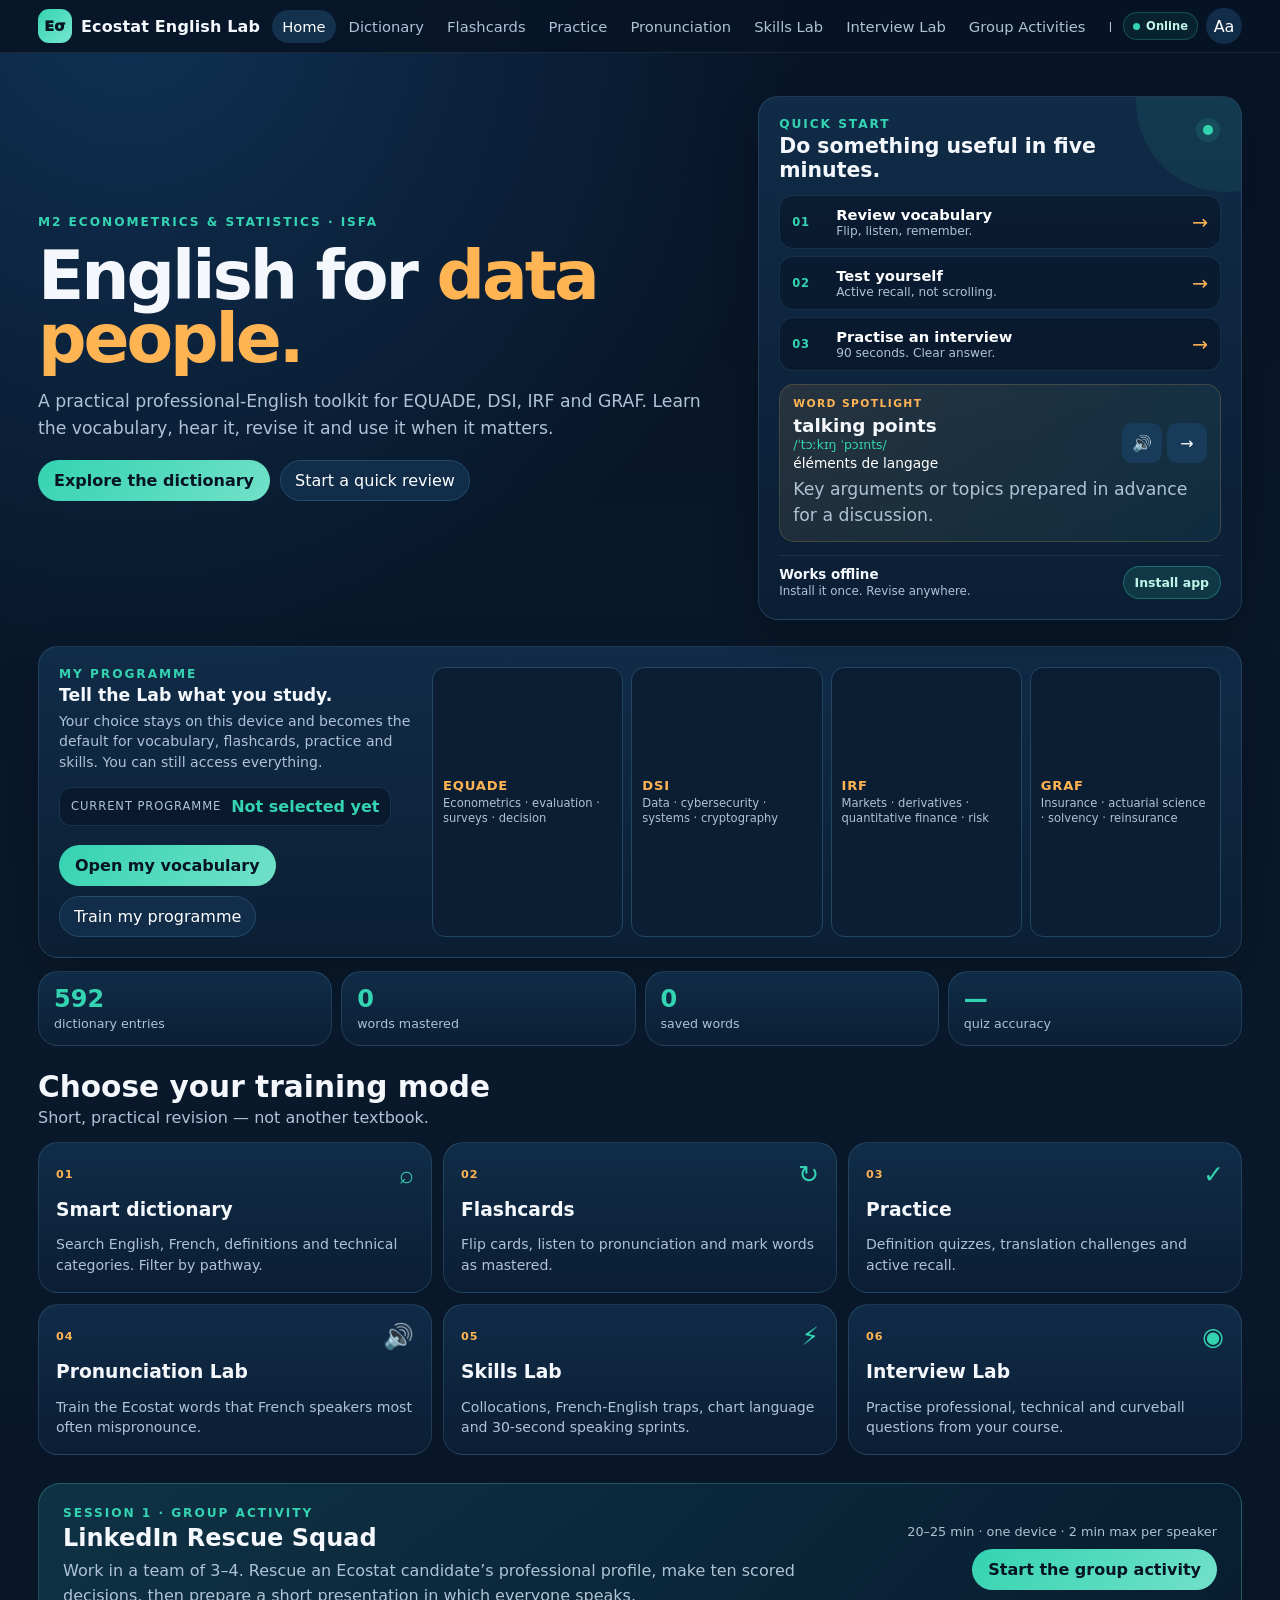
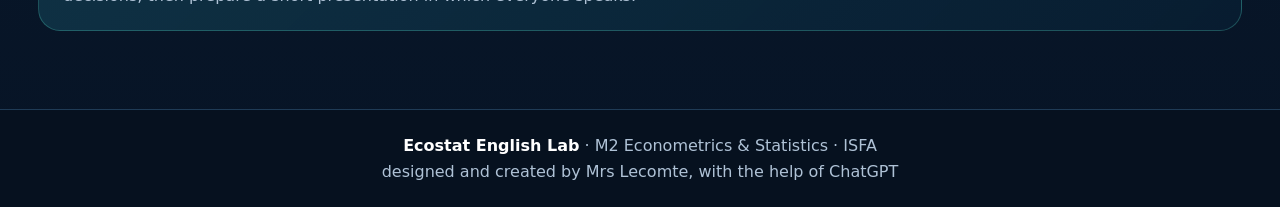
==== index.html @ 3844174e "Add files via upload" ====
<!doctype html>
<html lang="en-GB">
<head>
  <meta charset="utf-8">
  <meta name="viewport" content="width=device-width,initial-scale=1,viewport-fit=cover">
  <title>Ecostat English Lab · Mrs Lecomte</title>
  <meta name="description" content="Professional English vocabulary, pronunciation, collocations and interview practice for M2 Econometrics & Statistics students at ISFA.">
  <meta name="application-name" content="Ecostat English Lab V6.1.2">
  <meta name="theme-color" content="#08182f">
  <meta name="color-scheme" content="dark">
  <meta name="apple-mobile-web-app-capable" content="yes">
  <meta name="apple-mobile-web-app-status-bar-style" content="black-translucent">
  <link rel="canonical" href="https://lecomteeglantine.github.io/EcostatEnglishMrsLecomte/">
  <meta property="og:title" content="Ecostat English Lab">
  <meta property="og:description" content="Professional English for M2 Econometrics & Statistics students at ISFA.">
  <meta property="og:type" content="website">
  <meta property="og:url" content="https://lecomteeglantine.github.io/EcostatEnglishMrsLecomte/">
  <link rel="manifest" href="manifest.webmanifest?v=6.1.2">
  <link rel="apple-touch-icon" href="icons/apple-touch-icon.png">
  <link rel="stylesheet" href="styles.css?v=6.1.2">
  <link rel="stylesheet" href="fixes.css?v=6.1.2">
</head>
<body>
<a class="skip" href="#main">Skip to content</a>
<header class="topbar">
  <div class="topbar-inner">
    <div class="brand"><div class="brand-mark" aria-hidden="true">Eσ</div><span>Ecostat English Lab</span></div>
    <nav class="nav" aria-label="Main navigation">
      <button type="button" data-view="home" class="active" aria-current="page">Home</button>
      <button type="button" data-view="dictionary">Dictionary</button>
      <button type="button" data-view="flashcards">Flashcards</button>
      <button type="button" data-view="quiz">Practice</button>
      <button type="button" data-view="pronunciation">Pronunciation</button>
      <button type="button" data-view="skills">Skills Lab</button>
      <button type="button" data-view="interview">Interview Lab</button>
      <button type="button" data-view="group-activities" class="group-nav">Group Activities</button>
      <button type="button" data-view="progress">Progress</button>
      <button type="button" data-view="about">About</button>
    </nav>
    <div class="top-actions">
      <span id="networkStatus" class="network-pill" role="status" aria-live="polite"><span aria-hidden="true"></span><b>Online</b></span>
      <button type="button" id="a11yBtn" class="icon-btn" aria-label="Accessibility settings">Aa</button>
    </div>
  </div>
</header>

<main id="main" class="main">
  <div id="dataAlert" class="data-alert" role="alert" aria-live="assertive" hidden></div>

  <section id="home" class="view active">
    <div class="hero">
      <div class="hero-copy">
        <div class="eyebrow">M2 Econometrics & Statistics · ISFA</div>
        <h1>English for <span>data people.</span></h1>
        <p>A practical professional-English toolkit for EQUADE, DSI, IRF and GRAF. Learn the vocabulary, hear it, revise it and use it when it matters.</p>
        <div class="hero-actions">
          <button type="button" class="primary jump" data-view="dictionary">Explore the dictionary</button>
          <button type="button" class="ghost jump" data-view="flashcards">Start a quick review</button>
        </div>
      </div>
      <aside class="start-card" aria-label="Quick start">
        <div class="start-card-head"><div><div class="eyebrow">Quick start</div><h2>Do something useful in five minutes.</h2></div><span class="pulse-dot" aria-hidden="true"></span></div>
        <div class="quick-actions">
          <button type="button" class="quick-action jump" data-view="flashcards"><strong>01</strong><span><b>Review vocabulary</b><small>Flip, listen, remember.</small></span><i aria-hidden="true">→</i></button>
          <button type="button" class="quick-action jump" data-view="quiz"><strong>02</strong><span><b>Test yourself</b><small>Active recall, not scrolling.</small></span><i aria-hidden="true">→</i></button>
          <button type="button" class="quick-action jump" data-view="interview"><strong>03</strong><span><b>Practise an interview</b><small>90 seconds. Clear answer.</small></span><i aria-hidden="true">→</i></button>
        </div>
        <div class="spotlight" id="homeSpotlight"><div class="spotlight-label">Word spotlight</div><div class="spotlight-loading">Loading a word…</div></div>
        <div class="install-strip"><div><strong>Works offline</strong><span id="installHint">Install it once. Revise anywhere.</span></div><button type="button" id="installHero" class="install-mini">Install app</button></div>
      </aside>
    </div>

    <div class="pathway-panel programme-panel">
      <div class="pathway-intro">
        <div class="eyebrow">My programme</div><h2>Tell the Lab what you study.</h2>
        <p>Your choice stays on this device and becomes the default for vocabulary, flashcards, practice and skills. You can still access everything.</p>
        <div class="programme-status" id="programmeStatus" aria-live="polite"><span>Current programme</span><strong>Not selected yet</strong></div>
        <div class="hero-actions"><button type="button" class="primary" id="openProgrammeVocabulary">Open my vocabulary</button><button type="button" class="ghost" id="openProgrammeTraining">Train my programme</button></div>
      </div>
      <div class="pathway-buttons programme-buttons">
        <button type="button" class="pathway-jump" data-programme="EQUADE"><b>EQUADE</b><span>Econometrics · evaluation · surveys · decision</span></button>
        <button type="button" class="pathway-jump" data-programme="DSI"><b>DSI</b><span>Data · cybersecurity · systems · cryptography</span></button>
        <button type="button" class="pathway-jump" data-programme="IRF"><b>IRF</b><span>Markets · derivatives · quantitative finance · risk</span></button>
        <button type="button" class="pathway-jump" data-programme="GRAF"><b>GRAF</b><span>Insurance · actuarial science · solvency · reinsurance</span></button>
      </div>
    </div>

    <div class="stats">
      <div class="stat-card"><strong id="statWords">0</strong><span>dictionary entries</span></div>
      <div class="stat-card"><strong id="statMastered">0</strong><span>words mastered</span></div>
      <div class="stat-card"><strong id="statFav">0</strong><span>saved words</span></div>
      <div class="stat-card"><strong id="statAccuracy">—</strong><span>quiz accuracy</span></div>
    </div>

    <div class="section-head compact-head"><div><h2>Choose your training mode</h2><p>Short, practical revision — not another textbook.</p></div></div>
    <div class="features">
      <button type="button" class="feature-card jump" data-view="dictionary"><div class="feature-top"><span class="feature-index">01</span><div class="ico" aria-hidden="true">⌕</div></div><h3>Smart dictionary</h3><p>Search English, French, definitions and technical categories. Filter by pathway.</p></button>
      <button type="button" class="feature-card jump" data-view="flashcards"><div class="feature-top"><span class="feature-index">02</span><div class="ico" aria-hidden="true">↻</div></div><h3>Flashcards</h3><p>Flip cards, listen to pronunciation and mark words as mastered.</p></button>
      <button type="button" class="feature-card jump" data-view="quiz"><div class="feature-top"><span class="feature-index">03</span><div class="ico" aria-hidden="true">✓</div></div><h3>Practice</h3><p>Definition quizzes, translation challenges and active recall.</p></button>
      <button type="button" class="feature-card jump" data-view="pronunciation"><div class="feature-top"><span class="feature-index">04</span><div class="ico" aria-hidden="true">🔊</div></div><h3>Pronunciation Lab</h3><p>Train the Ecostat words that French speakers most often mispronounce.</p></button>
      <button type="button" class="feature-card jump" data-view="skills"><div class="feature-top"><span class="feature-index">05</span><div class="ico" aria-hidden="true">⚡</div></div><h3>Skills Lab</h3><p>Collocations, French-English traps, chart language and 30-second speaking sprints.</p></button>
      <button type="button" class="feature-card jump" data-view="interview"><div class="feature-top"><span class="feature-index">06</span><div class="ico" aria-hidden="true">◉</div></div><h3>Interview Lab</h3><p>Practise professional, technical and curveball questions from your course.</p></button>
    </div>

    <div class="group-home-panel">
      <div><div class="eyebrow">Session 1 · Group Activity</div><h2>LinkedIn Rescue Squad</h2><p>Work in a team of 3–4. Rescue an Ecostat candidate’s professional profile, make ten scored decisions, then prepare a short presentation in which everyone speaks.</p></div>
      <div class="group-home-actions"><span>20–25 min · one device · 2 min max per speaker</span><a class="primary group-link" href="session1-linkedin-rescue-squad.html">Start the group activity</a></div>
    </div>
  </section>

  <section id="dictionary" class="view">
    <div class="section-head"><div><div class="eyebrow">Dictionary</div><h2>Professional English, searchable.</h2><p>Every entry includes IPA, an English definition, a French translation, a visual cue and browser pronunciation.</p></div></div>
    <div class="toolbar">
      <div class="searchbox"><input id="search" type="search" placeholder="Search: endogeneity, salaire, cyber, forecast…" aria-label="Search dictionary"><span aria-hidden="true">⌕</span></div>
      <select id="catFilter" class="select" aria-label="Category"><option value="">All categories</option></select>
      <select id="sourceFilter" class="select" aria-label="Source"><option value="">All sources</option></select>
    </div>
    <div class="chips" id="pathChips">
      <button type="button" class="chip active" data-path="ALL">ALL</button><button type="button" class="chip" data-path="MY">MY PROGRAMME</button><button type="button" class="chip" data-path="COMMON">COMMON</button><button type="button" class="chip" data-path="EQUADE">EQUADE</button><button type="button" class="chip" data-path="DSI">DSI</button><button type="button" class="chip" data-path="IRF">IRF</button><button type="button" class="chip" data-path="GRAF">GRAF</button><button type="button" class="chip" data-path="FAV">★ MY WORDS</button>
    </div>
    <div id="resultsMeta" class="results-meta" aria-live="polite"></div><div id="wordGrid" class="word-grid"></div><div class="pager" id="pager"></div>
  </section>

  <section id="flashcards" class="view">
    <div class="section-head"><div><div class="eyebrow">Flashcards</div><h2>Flip. Listen. Decide.</h2><p>Tap the card to reveal the definition and French translation. Build a deck that matches what you still need to learn.</p></div></div>
    <div class="flash-layout"><div><div id="flashCard" class="flash-card" tabindex="0" role="button" aria-label="Flip flashcard"></div><div class="review-actions"><button type="button" class="again" id="againBtn">Again</button><button type="button" class="ghost" id="speakFlash">🔊 Listen</button><button type="button" class="master" id="masterBtn">Mastered</button></div></div>
      <aside class="panel sidepanel"><h3>Deck settings</h3><label for="flashPath">Pathway</label><select id="flashPath"><option>ALL</option><option value="MY">MY PROGRAMME</option><option>COMMON</option><option>EQUADE</option><option>DSI</option><option>IRF</option><option>GRAF</option></select><label for="flashCat">Category</label><select id="flashCat"><option value="">All categories</option></select><label class="check-label"><input id="flashFav" type="checkbox"> Favourites only</label><label class="check-label"><input id="flashUnmastered" type="checkbox"> Not mastered only</label><button type="button" id="shuffleFlash" class="primary full-button">Shuffle deck</button><p class="mini-note" id="flashCount" aria-live="polite"></p></aside>
    </div>
  </section>

  <section id="quiz" class="view">
    <div class="section-head"><div><div class="eyebrow">Practice</div><h2>Active recall, not passive scrolling.</h2><p>Work through a 10-question round with no repeated target word. Your lifetime statistics stay on this device.</p></div></div>
    <div class="quiz-wrap"><div id="quizCard" class="quiz-card" aria-live="polite"></div><aside class="panel sidepanel"><h3>Practice settings</h3><label for="quizMode">Mode</label><select id="quizMode"><option value="mcq">Definition → word</option><option value="fr">English → French</option><option value="type">Type the English word</option></select><label for="quizPath">Pathway</label><select id="quizPath"><option>ALL</option><option value="MY">MY PROGRAMME</option><option>COMMON</option><option>EQUADE</option><option>DSI</option><option>IRF</option><option>GRAF</option></select><button type="button" id="newQuiz" class="primary full-button">New 10-question round</button><p class="mini-note" id="quizScore" aria-live="polite"></p></aside></div>
  </section>

  <section id="pronunciation" class="view">
    <div class="section-head"><div><div class="eyebrow">Pronunciation Lab</div><h2>Sound credible when the vocabulary gets technical.</h2><p>Listen, say the word aloud, then reveal the stress pattern and the pronunciation trap. British English is used as the reference.</p></div></div>
    <div class="pron-layout"><div id="pronCard" class="pron-card panel" aria-live="polite"></div><aside class="panel sidepanel"><h3>Pronunciation settings</h3><label for="pronPath">Focus</label><select id="pronPath"><option>ALL</option><option value="MY">MY PROGRAMME</option><option>COMMON</option><option>EQUADE</option><option>DSI</option><option>IRF</option><option>GRAF</option></select><button type="button" id="nextPron" class="primary full-button">New word</button><button type="button" id="pronChallenge" class="ghost full-button">Stress challenge</button><p class="mini-note">Say the word before revealing the answer. The point is production, not recognition.</p></aside></div>
  </section>

  <section id="skills" class="view">
    <div class="section-head"><div><div class="eyebrow">Skills Lab</div><h2>Use the English, don’t just recognise it.</h2><p>Short professional drills built around the language you will actually need in analysis, cybersecurity, finance and insurance.</p></div></div>
    <div class="skill-layout"><div id="skillHost" class="skill-host panel" aria-live="polite"></div><aside class="panel sidepanel"><h3>Training mode</h3><div class="skill-mode-buttons"><button type="button" class="skill-mode active" data-skill="collocation">Collocation Challenge</button><button type="button" class="skill-mode" data-skill="frenglish">Fix the French English</button><button type="button" class="skill-mode" data-skill="chart">Explain the Chart</button><button type="button" class="skill-mode" data-skill="blitz">Interview Blitz</button></div><label for="skillPath">Pathway</label><select id="skillPath"><option>ALL</option><option value="MY">MY PROGRAMME</option><option>EQUADE</option><option>DSI</option><option>IRF</option><option>GRAF</option></select><p class="mini-note" id="skillScore">Choose a mode and start training.</p></aside></div>
  </section>

  <section id="interview" class="view">
    <div class="section-head"><div><div class="eyebrow">Interview Lab</div><h2>Think before you speak.</h2><p>Professional, technical, ethical and curveball questions adapted from Ecostat interview work.</p></div></div>
    <div class="interview-layout"><div class="interview-card"><div><div id="interviewTag" class="eyebrow"></div><blockquote id="interviewQ"></blockquote><div id="timer" class="timer" aria-label="Interview timer">01:30</div><div class="hero-actions centred"><button type="button" id="timerBtn" class="primary">Start 90-sec timer</button><button type="button" id="newInterview" class="ghost">New question</button><button type="button" id="frameworkBtn" class="ghost" aria-expanded="false" aria-controls="interviewFramework">Show answer framework</button></div><div id="interviewFramework" class="framework" hidden></div><p class="mini-note">Aim for a clear structure, one concrete example and plain English rather than jargon.</p></div></div><aside class="panel sidepanel interview-settings"><h3>Question settings</h3><label for="interviewPath">Pathway</label><select id="interviewPath"><option>ALL</option><option value="MY">MY PROGRAMME</option><option>COMMON</option><option>EQUADE</option><option>DSI</option><option>IRF</option><option>GRAF</option></select><p class="mini-note">A pathway deck also includes general recruitment, communication and workplace questions.</p><div class="framework-key"><strong>Built-in speaking structures</strong><span>STAR · PREP · technical explanation · ethical decision</span></div></aside></div>
  </section>

  <section id="group-activities" class="view">
    <div class="section-head"><div><div class="eyebrow">Group Activities</div><h2>Build, decide, explain.</h2><p>Collaborative tasks linked to the course sessions. One device per team; every student must contribute orally.</p></div></div>
    <div class="session-activity-grid">
      <article class="session-activity-card">
        <div class="session-activity-top"><span class="session-number">Session 1</span><span class="group-badge">Group Activity</span></div>
        <div class="session-activity-icon" aria-hidden="true">in</div>
        <h3>LinkedIn Rescue Squad</h3>
        <p>Rescue a weak professional profile for an EQUADE, DSI, IRF or GRAF candidate. Ten fixed-score decisions test positioning, credibility, LinkedIn writing, plain English and the elevator pitch.</p>
        <ul class="activity-facts"><li>3–4 students</li><li>20–25 minutes</li><li>Score /100</li><li>2 minutes max per speaker</li></ul>
        <a class="primary group-link" href="session1-linkedin-rescue-squad.html">Launch Session 1</a>
      </article>
    </div>
  </section>

  <section id="progress" class="view">
    <div class="section-head"><div><div class="eyebrow">Progress</div><h2>Your progress stays yours.</h2><p>Stored only in this browser using local storage.</p></div></div>
    <div class="programme-progress panel"><div><div class="eyebrow">My programme</div><strong id="progressProgramme">Not selected</strong></div><button type="button" id="changeProgramme" class="ghost">Change on Home</button></div>
    <div class="progress-grid"><div class="panel"><h3>Mastery</h3><strong id="pMastered" class="metric teal">0</strong><p class="mini-note">words marked mastered</p><div class="meter"><span id="masterMeter"></span></div></div><div class="panel"><h3>Favourites</h3><strong id="pFav" class="metric amber">0</strong><p class="mini-note">saved to My Words</p></div><div class="panel"><h3>Quiz accuracy</h3><strong id="pAccuracy" class="metric">—</strong><p class="mini-note" id="pAttempts">No attempts yet</p></div><div class="panel"><h3>Skills accuracy</h3><strong id="pSkillAccuracy" class="metric">—</strong><p class="mini-note" id="pSkillAttempts">No scored drills yet</p></div></div>
    <div class="section-head compact-head"><div><h2>Mastery by pathway</h2><p>Common vocabulary is included in each pathway because you need it everywhere.</p></div></div><div id="pathProgress" class="path-progress-grid"></div>
    <div class="panel backup-panel"><h3>Backup your progress</h3><p class="mini-note">Export a small JSON backup, or import it on another device. Nothing is uploaded to a server.</p><div class="hero-actions"><button type="button" id="exportBtn" class="ghost">Export progress</button><label class="ghost file-label">Import progress<input id="importFile" type="file" accept="application/json" hidden></label><button type="button" id="resetBtn" class="ghost">Reset</button></div></div>
  </section>

  <section id="about" class="view">
    <div class="section-head"><div><div class="eyebrow">About</div><h2>Built for M2 Ecostat.</h2><p>A bridge between the English course and professional life.</p></div></div>
    <div class="about-grid"><div class="panel"><h3>What is inside?</h3><p>The vocabulary base combines Mrs Lecomte's 2026 course corpus with terminology aligned to the EQUADE, DSI, IRF and GRAF programme content, plus professional collocations, pronunciation training and workplace practice.</p><p class="mini-note">Use the source filter in the dictionary to distinguish course vocabulary from programme and professional extensions.</p></div><div class="panel privacy"><h3>Privacy · RGPD-friendly by design</h3><p>No account, no analytics, no advertising tracker and no remote database. Favourites, mastery and quiz statistics are saved only in your browser's local storage.</p><p class="mini-note">If you clear browser storage, progress is erased unless you export a backup first.</p></div></div>
  </section>
</main>

<footer><div><strong>Ecostat English Lab</strong> · M2 Econometrics & Statistics · ISFA</div><div class="footer-credit">designed and created by Mrs Lecomte, with the help of ChatGPT</div></footer>

<div id="wordModal" class="modal" role="dialog" aria-modal="true" aria-labelledby="wordModalTitle" aria-hidden="true"><div class="modal-card"><button type="button" class="smallbtn modal-close" data-close="wordModal" aria-label="Close word details">×</button><div id="wordModalBody"></div></div></div>
<div id="a11yModal" class="modal" role="dialog" aria-modal="true" aria-labelledby="a11yTitle" aria-hidden="true"><div class="modal-card"><button type="button" class="smallbtn modal-close" data-close="a11yModal" aria-label="Close accessibility settings">×</button><h2 id="a11yTitle">Accessibility</h2><div class="a11y-grid"><label class="toggle">Larger text <input id="largeText" type="checkbox"></label><label class="toggle">High contrast <input id="highContrast" type="checkbox"></label><label class="toggle">Reading spacing <input id="readable" type="checkbox"></label><label class="toggle">Reduce motion <input id="reduceMotion" type="checkbox"></label></div><p class="mini-note">Keyboard navigation and screen-reader labels are included throughout the app.</p></div></div>
<div id="installModal" class="modal" role="dialog" aria-modal="true" aria-labelledby="installTitle" aria-hidden="true"><div class="modal-card"><button type="button" class="smallbtn modal-close" data-close="installModal" aria-label="Close installation help">×</button><h2 id="installTitle">Install Ecostat English Lab</h2><p id="installInstructions">On iPhone/iPad: open the Share menu in Safari and choose <strong>Add to Home Screen</strong>. On desktop or Android, use your browser's Install option if the button does not appear automatically.</p></div></div>

<script src="data.js?v=6.1.2"></script>
<script src="app.js?v=6.1.2"></script>
</body>
</html>
---- styles.css ----
:root{--bg:#071426;--panel:#0d2139;--panel2:#102a46;--text:#f4f7fb;--muted:#afc2d6;--teal:#34d3b1;--amber:#ffb454;--coral:#ff6f70;--line:#234463;--shadow:0 18px 45px rgba(0,0,0,.22);--radius:20px;--font:Inter,ui-sans-serif,system-ui,-apple-system,BlinkMacSystemFont,"Segoe UI",Arial,sans-serif;font-size:16px}
*{box-sizing:border-box}html{scroll-behavior:smooth}body{margin:0;background:radial-gradient(circle at 10% 0,#103153 0,transparent 32%),linear-gradient(180deg,#071426,#09192b 55%,#071426);color:var(--text);font-family:var(--font);min-height:100vh}body:before{content:"";position:fixed;inset:0;pointer-events:none;opacity:.12;background-image:linear-gradient(rgba(255,255,255,.035) 1px,transparent 1px),linear-gradient(90deg,rgba(255,255,255,.035) 1px,transparent 1px);background-size:34px 34px;mask-image:linear-gradient(to bottom,black,transparent 72%)}button,input,select{font:inherit}.skip{position:absolute;left:-999px}.skip:focus{left:12px;top:12px;z-index:999;background:#fff;color:#000;padding:10px;border-radius:8px}.topbar{position:sticky;top:0;z-index:30;backdrop-filter:blur(16px);background:rgba(7,20,38,.91);border-bottom:1px solid rgba(255,255,255,.08)}.topbar-inner{max-width:1240px;margin:auto;display:flex;align-items:center;gap:12px;padding:8px 18px}.brand{display:flex;align-items:center;gap:9px;font-weight:850;letter-spacing:.15px;white-space:nowrap}.brand-mark{width:34px;height:34px;border-radius:11px;display:grid;place-items:center;background:linear-gradient(135deg,var(--teal),#77e7d0);color:#071426;font-weight:950;font-size:.9rem}.nav{display:flex;gap:3px;overflow:auto;margin-left:auto;scrollbar-width:none}.nav::-webkit-scrollbar{display:none}.nav button,.ghost,.primary,.chip,.icon-btn,.install-mini,.pathway-jump,.quick-action{border:0;cursor:pointer}.nav button{border-radius:999px;padding:8px 10px;color:var(--muted);background:transparent;white-space:nowrap;font-size:.92rem}.nav button.active,.nav button:hover{background:#14314e;color:#fff}.top-actions{display:flex;gap:8px}.icon-btn{width:36px;height:36px;border-radius:999px;background:#112d49;color:#fff}.primary{border-radius:999px;background:linear-gradient(135deg,var(--teal),#72e1c9);color:#061426;padding:11px 16px;font-weight:850}.ghost{border-radius:999px;background:#112d49;color:#fff;padding:10px 14px;border:1px solid #244b6c}.main{max-width:1240px;margin:auto;padding:18px 18px 72px;position:relative}.view{display:none}.view.active{display:block}.hero{display:grid;grid-template-columns:1.18fr .82fr;gap:24px;align-items:stretch;padding:25px 0 18px}.hero-copy{align-self:center;padding:12px 0}.eyebrow{text-transform:uppercase;letter-spacing:.16em;color:var(--teal);font-weight:850;font-size:.76rem}.hero h1{font-size:clamp(2.7rem,5.3vw,4.65rem);line-height:.94;margin:.22em 0 .18em;letter-spacing:-.045em}.hero h1 span{color:var(--amber)}.hero p{font-size:1.08rem;line-height:1.52;color:var(--muted);max-width:730px}.hero-actions{display:flex;gap:10px;flex-wrap:wrap;margin-top:19px}.centred{justify-content:center}.install-card,.start-card,.pathway-panel,.panel,.stat-card,.feature-card,.word-card,.flash-card,.quiz-card,.interview-card{background:linear-gradient(180deg,rgba(17,45,73,.96),rgba(11,31,53,.96));border:1px solid rgba(115,174,210,.19);box-shadow:var(--shadow);border-radius:var(--radius)}.start-card{padding:20px;display:flex;flex-direction:column;gap:13px;position:relative;overflow:hidden}.start-card:before{content:"";position:absolute;width:180px;height:180px;border-radius:50%;background:rgba(52,211,177,.08);right:-75px;top:-85px}.start-card-head{display:flex;align-items:flex-start;justify-content:space-between;gap:12px;position:relative}.start-card h2{font-size:1.28rem;line-height:1.15;margin:4px 0 0}.pulse-dot{width:10px;height:10px;border-radius:50%;background:var(--teal);box-shadow:0 0 0 7px rgba(52,211,177,.12);margin:8px}.quick-actions{display:grid;gap:7px;position:relative}.quick-action{width:100%;display:grid;grid-template-columns:34px 1fr auto;gap:10px;align-items:center;text-align:left;border-radius:14px;padding:10px 12px;background:rgba(7,20,38,.58);border:1px solid rgba(115,174,210,.14);color:#fff}.quick-action:hover{background:#153450}.quick-action strong{font-size:.72rem;color:var(--teal);letter-spacing:.08em}.quick-action span{display:grid;gap:1px}.quick-action b{font-size:.92rem}.quick-action small{color:var(--muted);font-size:.76rem}.quick-action i{font-style:normal;color:var(--amber);font-size:1.2rem}.spotlight{padding:12px 13px;border-radius:15px;background:linear-gradient(135deg,rgba(255,180,84,.11),rgba(52,211,177,.07));border:1px solid rgba(255,180,84,.18);position:relative}.spotlight-label{text-transform:uppercase;letter-spacing:.13em;font-weight:850;font-size:.67rem;color:var(--amber);margin-bottom:5px}.spotlight-row{display:grid;grid-template-columns:1fr auto;gap:10px;align-items:center}.spotlight-term{font-size:1.15rem;font-weight:850}.spotlight-ipa{font-size:.78rem;color:var(--teal);margin-top:1px}.spotlight-fr{color:#fff;font-size:.86rem;margin-top:3px}.spotlight-definition{color:var(--muted);font-size:.78rem;line-height:1.35;margin:5px 0 0}.spotlight-actions{display:flex;gap:5px}.spotlight-actions .smallbtn{width:32px;height:32px}.spotlight-loading{color:var(--muted);font-size:.85rem}.install-strip{display:flex;justify-content:space-between;gap:12px;align-items:center;padding-top:10px;border-top:1px solid rgba(255,255,255,.08);position:relative}.install-strip>div{display:grid;gap:2px}.install-strip strong{font-size:.84rem}.install-strip span{color:var(--muted);font-size:.74rem}.install-mini{border-radius:999px;background:rgba(52,211,177,.14);color:#bff6e9;border:1px solid rgba(52,211,177,.34);padding:8px 11px;font-size:.78rem;font-weight:850;white-space:nowrap}.install-mini:hover{background:var(--teal);color:#061426}.pathway-panel{display:grid;grid-template-columns:.72fr 2fr;gap:18px;align-items:center;padding:16px 18px;margin:8px 0 13px}.pathway-intro h2{font-size:1.08rem;margin:4px 0 0}.pathway-buttons{display:grid;grid-template-columns:repeat(4,1fr);gap:8px}.pathway-jump{border-radius:13px;padding:10px;text-align:left;background:#0b1e34;border:1px solid #234663;color:#fff;min-height:65px}.pathway-jump:hover{border-color:var(--teal);transform:translateY(-1px)}.pathway-jump b{display:block;color:var(--amber);font-size:.82rem;letter-spacing:.06em}.pathway-jump span{display:block;color:var(--muted);font-size:.72rem;line-height:1.25;margin-top:3px}.stats{display:grid;grid-template-columns:repeat(4,1fr);gap:9px;margin:0 0 22px}.stat-card{padding:13px 15px;box-shadow:none}.stat-card strong{display:block;font-size:1.5rem;color:var(--teal)}.stat-card span{color:var(--muted);font-size:.79rem}.section-head{display:flex;align-items:end;justify-content:space-between;gap:14px;margin:31px 0 15px}.compact-head{margin-top:24px}.section-head h2{margin:0;font-size:1.85rem}.section-head p{margin:4px 0 0;color:var(--muted)}.features{display:grid;grid-template-columns:repeat(4,1fr);gap:11px}.feature-card{padding:17px;cursor:pointer;transition:.2s transform,.2s border-color;box-shadow:none}.feature-card:hover{transform:translateY(-3px);border-color:rgba(52,211,177,.45)}.feature-top{display:flex;align-items:center;justify-content:space-between}.feature-card .ico{font-size:1.55rem;color:var(--teal);font-weight:300}.feature-index{font-size:.7rem;font-weight:850;color:var(--amber);letter-spacing:.08em}.feature-card h3{margin:.55em 0 .3em}.feature-card p{color:var(--muted);margin-bottom:0;font-size:.88rem;line-height:1.45}.toolbar{display:grid;grid-template-columns:minmax(240px,1fr) auto auto;gap:10px;margin:14px 0 12px}.searchbox{position:relative}.searchbox input{width:100%;background:#0b1e34;border:1px solid #27506e;color:#fff;border-radius:14px;padding:13px 42px 13px 14px}.searchbox span{position:absolute;right:14px;top:12px}.select{background:#0b1e34;border:1px solid #27506e;color:#fff;border-radius:14px;padding:0 12px}.chips{display:flex;gap:8px;flex-wrap:wrap;margin:12px 0 20px}.chip{border-radius:999px;background:#102a46;border:1px solid #2b5371;color:#dbe7f2;padding:8px 11px}.chip.active{background:var(--teal);color:#061426;border-color:transparent;font-weight:850}.results-meta{color:var(--muted);margin:4px 0 12px}.word-grid{display:grid;grid-template-columns:repeat(3,1fr);gap:14px}.word-card{padding:18px;display:grid;grid-template-columns:58px 1fr auto;gap:12px;align-items:start}.visual{width:58px;height:58px;border-radius:18px;background:linear-gradient(145deg,#173b5c,#0a1d31);display:grid;place-items:center;font-size:2rem}.word-card h3{margin:0;font-size:1.08rem}.ipa{color:var(--teal);font-size:.88rem;margin:3px 0}.translation{color:#fff;font-weight:700}.definition{color:var(--muted);font-size:.92rem;line-height:1.45;margin:.45em 0}.badges{display:flex;gap:5px;flex-wrap:wrap}.badge{font-size:.68rem;padding:4px 7px;border-radius:999px;background:#173956;color:#cfe4f5}.badge.path{background:rgba(255,180,84,.15);color:#ffd49a}.card-actions{display:flex;flex-direction:column;gap:6px}.smallbtn{border:0;background:#183b59;color:#fff;border-radius:10px;width:34px;height:34px;cursor:pointer}.smallbtn.on{background:var(--amber);color:#071426}.pager{display:flex;justify-content:center;gap:8px;margin:24px}.pager button{background:#12314e;color:#fff;border:1px solid #2b5371;border-radius:10px;padding:9px 12px}.flash-layout{display:grid;grid-template-columns:1fr 300px;gap:18px}.flash-card{min-height:430px;display:grid;place-items:center;padding:28px;cursor:pointer;text-align:center;position:relative;overflow:hidden}.flash-card .big-visual{font-size:5rem}.flash-card h2{font-size:2.2rem;margin:.2em 0}.flash-card .back{display:none}.flash-card.flipped .front{display:none}.flash-card.flipped .back{display:block}.flash-card .hint{color:var(--muted)}.sidepanel{padding:18px}.sidepanel label{display:block;color:var(--muted);font-size:.82rem;margin:12px 0 5px}.sidepanel select,.sidepanel input{width:100%;background:#0b1e34;border:1px solid #27506e;color:#fff;border-radius:12px;padding:10px}.full-button{width:100%;margin-top:16px}.review-actions{display:flex;gap:8px;justify-content:center;margin-top:14px}.review-actions button{padding:10px 16px;border-radius:12px;border:0;font-weight:850}.again{background:#642a37;color:#fff}.master{background:var(--teal);color:#071426}.quiz-wrap{display:grid;grid-template-columns:1fr 300px;gap:18px}.quiz-card{padding:26px;min-height:430px}.question-visual{font-size:3.5rem}.answers{display:grid;gap:10px;margin-top:20px}.answer{padding:14px;text-align:left;border-radius:14px;border:1px solid #2b5371;background:#102a46;color:#fff;cursor:pointer}.answer.correct{background:#164c42;border-color:#2eddba}.answer.wrong{background:#592b36;border-color:#ff7b82}.type-input{display:flex;gap:8px;margin-top:18px}.type-input input{flex:1;padding:14px;border-radius:12px;border:1px solid #2b5371;background:#0b1e34;color:#fff}.interview-card{padding:28px;text-align:center;min-height:350px;display:grid;place-items:center}.interview-card blockquote{font-size:1.6rem;line-height:1.35;margin:10px;max-width:850px}.timer{font-variant-numeric:tabular-nums;font-size:2rem;color:var(--teal);font-weight:900}.progress-grid{display:grid;grid-template-columns:repeat(3,1fr);gap:14px}.panel{padding:20px}.metric{font-size:2rem}.teal{color:var(--teal)}.amber{color:var(--amber)}.meter{height:12px;background:#071426;border-radius:99px;overflow:hidden}.meter>span{display:block;height:100%;background:linear-gradient(90deg,var(--teal),var(--amber));width:0}.mastered-list{display:flex;gap:6px;flex-wrap:wrap;margin-top:10px}.backup-panel{margin-top:16px}.file-label{cursor:pointer}.about-grid{display:grid;grid-template-columns:1fr 1fr;gap:18px}.privacy{border-left:4px solid var(--teal)}footer{border-top:1px solid #1f3b56;padding:26px 18px;color:var(--muted);text-align:center;background:#06111f}footer strong{color:#fff}.footer-credit{margin-top:7px}.modal{position:fixed;inset:0;background:rgba(1,8,18,.76);z-index:80;display:none;align-items:center;justify-content:center;padding:18px}.modal.open{display:flex}.modal-card{width:min(680px,100%);max-height:85vh;overflow:auto;background:#0d2139;border:1px solid #2b5371;border-radius:24px;padding:24px;box-shadow:var(--shadow)}.modal-close{float:right}.a11y-grid{display:grid;grid-template-columns:1fr 1fr;gap:10px}.toggle{display:flex;align-items:center;justify-content:space-between;background:#102a46;border-radius:12px;padding:12px}.sr-only{position:absolute;width:1px;height:1px;overflow:hidden;clip:rect(0,0,0,0)}body.high-contrast{--bg:#000;--panel:#000;--panel2:#000;--text:#fff;--muted:#fff;--line:#fff;background:#000}body.high-contrast:before{display:none}body.large-text{font-size:19px}body.readable{letter-spacing:.035em;word-spacing:.12em;line-height:1.75}body.reduce-motion *{scroll-behavior:auto!important;transition:none!important;animation:none!important}
@media(max-width:1040px){.hero{grid-template-columns:1fr .9fr}.pathway-panel{grid-template-columns:1fr}.pathway-buttons{grid-template-columns:repeat(4,1fr)}.word-grid{grid-template-columns:repeat(2,1fr)}}
@media(max-width:860px){.hero{grid-template-columns:1fr}.start-card{max-width:none}.features{grid-template-columns:repeat(2,1fr)}.stats{grid-template-columns:repeat(2,1fr)}.pathway-buttons{grid-template-columns:repeat(2,1fr)}.flash-layout,.quiz-wrap{grid-template-columns:1fr}.sidepanel{order:-1}.progress-grid{grid-template-columns:1fr 1fr}.about-grid{grid-template-columns:1fr}}
@media(max-width:680px){body{padding-bottom:4px}.brand span{display:none}.main{padding-inline:12px}.hero{padding-top:14px;gap:14px}.hero-copy{padding:6px 0}.hero h1{font-size:3rem}.hero p{font-size:1rem}.topbar-inner{padding:7px 10px;flex-wrap:wrap;gap:6px}.brand-mark{width:32px;height:32px}.nav{order:3;width:100%;margin:0;scroll-snap-type:x proximity}.nav button{scroll-snap-align:start;padding:7px 10px}.pathway-panel{padding:14px;margin-top:4px}.pathway-buttons{grid-template-columns:1fr 1fr}.stats,.features,.word-grid,.progress-grid{grid-template-columns:1fr}.stats{grid-template-columns:1fr 1fr}.stat-card{padding:11px 13px}.stat-card strong{font-size:1.35rem}.toolbar{grid-template-columns:1fr}.word-card{grid-template-columns:50px 1fr auto}.visual{width:50px;height:50px}.flash-card{min-height:360px}.interview-card blockquote{font-size:1.25rem}.a11y-grid{grid-template-columns:1fr}.install-strip{align-items:flex-start}.install-strip>div{max-width:68%}.section-head h2{font-size:1.55rem}}
@media(max-width:430px){.pathway-buttons{grid-template-columns:1fr}.stats{grid-template-columns:1fr 1fr}.quick-action{grid-template-columns:28px 1fr auto}.hero-actions .primary,.hero-actions .ghost{flex:1}.install-mini{padding-inline:9px}.spotlight-row{grid-template-columns:1fr}.spotlight-actions{margin-top:4px}}

/* V3 stability, accessibility and training UX */
button:focus-visible,input:focus-visible,select:focus-visible,[tabindex]:focus-visible{outline:3px solid var(--amber);outline-offset:3px}
.top-actions{align-items:center}.network-pill{display:inline-flex;align-items:center;gap:6px;border:1px solid rgba(52,211,177,.25);background:rgba(52,211,177,.08);color:#bff6e9;border-radius:999px;padding:6px 9px;font-size:.72rem;white-space:nowrap}.network-pill>span{width:7px;height:7px;border-radius:50%;background:var(--teal)}.network-pill.offline{border-color:rgba(255,180,84,.35);background:rgba(255,180,84,.1);color:#ffd49a}.network-pill.offline>span{background:var(--amber)}
.feature-card{font:inherit;color:inherit;text-align:left;width:100%}.feature-card:focus-visible{transform:translateY(-3px);border-color:var(--amber)}
.sidepanel label[for]{font-weight:700;color:#dce8f3}.check-label{display:flex!important;align-items:center;gap:9px;color:#dce8f3!important;cursor:pointer}.sidepanel .check-label input{width:auto;min-width:18px;height:18px;margin:0;accent-color:var(--teal)}
.empty-state{grid-column:1/-1;text-align:center;padding:32px;color:var(--muted)}.empty-state h3{color:#fff;margin-top:0}
.pager{align-items:center;flex-wrap:wrap}.pager span{color:var(--muted);padding-inline:2px}.pager button:disabled[aria-current="page"]{background:var(--teal);color:#061426;border-color:transparent;font-weight:900;opacity:1}.pager button:disabled:not([aria-current]){opacity:.45;cursor:not-allowed}
.review-actions button:disabled,.primary:disabled,.ghost:disabled,.smallbtn:disabled{opacity:.48;cursor:not-allowed;filter:saturate(.55)}
.quiz-progress-row{display:flex;align-items:center;justify-content:space-between;gap:12px;color:var(--muted);font-size:.8rem;font-weight:750;margin-bottom:7px}.quiz-progress{height:8px;border-radius:999px;background:#071426;overflow:hidden;margin-bottom:22px}.quiz-progress>span{display:block;height:100%;background:linear-gradient(90deg,var(--teal),var(--amber));transition:width .25s ease}.quiz-feedback{min-height:28px;margin-top:14px;color:#dce8f3}.quiz-summary{min-height:360px;display:grid;place-items:center;align-content:center;text-align:center;gap:6px}.quiz-summary>strong{font-size:1.05rem;color:var(--muted)}.quiz-summary h2{font-size:4rem;line-height:1;margin:.08em 0;color:var(--teal)}.quiz-summary p{color:var(--muted);max-width:520px}.answer:disabled{cursor:default;opacity:.9}
.interview-layout{display:grid;grid-template-columns:1fr 300px;gap:18px}.interview-settings{align-self:start}.framework{max-width:760px;margin:20px auto 4px;text-align:left;background:rgba(7,20,38,.62);border:1px solid rgba(52,211,177,.25);border-radius:16px;padding:16px 18px}.framework[hidden]{display:none}.framework-title{display:flex;justify-content:space-between;gap:12px;align-items:baseline;border-bottom:1px solid rgba(255,255,255,.08);padding-bottom:10px}.framework-title strong{color:var(--teal);font-size:1.05rem}.framework-title span{color:var(--amber);font-size:.84rem}.framework ol{margin:12px 0 0;padding-left:22px}.framework li{margin:7px 0;color:#dbe7f2;line-height:1.45}.framework-key{margin-top:18px;border-top:1px solid rgba(255,255,255,.08);padding-top:14px;display:grid;gap:4px}.framework-key strong{font-size:.88rem}.framework-key span{font-size:.77rem;color:var(--muted)}
.path-progress-grid{display:grid;grid-template-columns:repeat(4,1fr);gap:12px}.path-progress-card{box-shadow:none}.path-progress-head{display:flex;justify-content:space-between;align-items:center;gap:8px;margin-bottom:11px}.path-progress-head strong{color:var(--amber);letter-spacing:.07em}.path-progress-head span{color:var(--muted);font-size:.82rem}.path-progress-card .mini-note{margin-bottom:0}
body.modal-open{overflow:hidden}
@media(prefers-reduced-motion:reduce){html{scroll-behavior:auto}*,*:before,*:after{animation-duration:.01ms!important;animation-iteration-count:1!important;transition-duration:.01ms!important;scroll-behavior:auto!important}}
@media(max-width:860px){.interview-layout{grid-template-columns:1fr}.interview-settings{order:-1}.path-progress-grid{grid-template-columns:repeat(2,1fr)}}
@media(max-width:680px){.network-pill b{display:none}.network-pill{padding:6px}.quiz-progress-row{align-items:flex-start;flex-direction:column;gap:2px}.type-input{flex-direction:column}.type-input .primary{align-self:flex-start}.path-progress-grid{grid-template-columns:1fr 1fr}.framework-title{align-items:flex-start;flex-direction:column}.interview-card{padding:20px}}
@media(max-width:430px){.path-progress-grid{grid-template-columns:1fr}}

/* V5 · Programme Lab */
.programme-panel{grid-template-columns:minmax(300px,.9fr) 2fr;align-items:stretch;padding:20px}.programme-panel .pathway-intro{display:flex;flex-direction:column;justify-content:center}.programme-panel .pathway-intro p{color:var(--muted);font-size:.88rem;line-height:1.45;margin:.45em 0 .2em}.programme-status{display:flex;align-items:center;gap:10px;margin-top:12px;padding:9px 11px;border-radius:12px;background:rgba(7,20,38,.58);border:1px solid rgba(115,174,210,.16);width:max-content;max-width:100%}.programme-status span{font-size:.72rem;color:var(--muted);text-transform:uppercase;letter-spacing:.08em}.programme-status strong{color:var(--teal)}.pathway-jump.selected{border-color:var(--teal);background:linear-gradient(135deg,rgba(52,211,177,.17),#0b1e34);box-shadow:inset 0 0 0 1px rgba(52,211,177,.24)}.pathway-jump.selected b{color:var(--teal)}
.features{grid-template-columns:repeat(3,1fr)}
.example-box{display:grid;gap:5px;margin:14px 0;padding:12px 14px;border-radius:13px;background:rgba(52,211,177,.08);border:1px solid rgba(52,211,177,.19);color:#dce8f3}.example-box strong{color:var(--teal);font-size:.78rem;text-transform:uppercase;letter-spacing:.08em}.example-box span{line-height:1.45}
.pron-layout,.skill-layout{display:grid;grid-template-columns:1fr 300px;gap:18px}.pron-card,.skill-host{min-height:430px;display:grid;align-content:center;justify-items:center;text-align:center;padding:30px}.pron-card h2{font-size:clamp(2.4rem,6vw,4.4rem);margin:.1em 0 .2em;letter-spacing:-.035em}.pron-visual{font-size:2.6rem;color:var(--teal);margin-bottom:10px}.pron-actions{display:flex;gap:9px;flex-wrap:wrap;justify-content:center}.pron-reveal{margin-top:22px;max-width:720px;padding:18px;border-radius:16px;background:rgba(7,20,38,.58);border:1px solid rgba(52,211,177,.2)}.pron-reveal p{color:var(--muted);line-height:1.5;margin-bottom:0}.pron-stress{font-size:1.45rem;font-weight:900;color:var(--amber);letter-spacing:.03em}.skill-mode-buttons{display:grid;gap:7px}.skill-mode{border:1px solid #27506e;background:#0b1e34;color:#dce8f3;border-radius:12px;padding:10px 11px;text-align:left;cursor:pointer;font-weight:750}.skill-mode.active,.skill-mode:hover{border-color:var(--teal);background:rgba(52,211,177,.1);color:#fff}.skill-host h2{font-size:clamp(1.7rem,4vw,3rem);margin:.25em 0}.skill-prompt{color:var(--muted);max-width:680px;line-height:1.5}.skill-host .answers{width:min(720px,100%)}.frenglish-wrong{color:#ffd1d1!important;max-width:850px;line-height:1.25}.frenglish-answer{margin-top:22px;max-width:760px;padding:18px;border-radius:16px;background:rgba(52,211,177,.09);border:1px solid rgba(52,211,177,.24)}.frenglish-answer strong{font-size:1.2rem;color:var(--teal)}.frenglish-answer p{color:var(--muted);line-height:1.5;margin-bottom:0}.mini-chart{height:210px;width:min(760px,100%);display:flex;align-items:end;justify-content:center;gap:clamp(10px,3vw,28px);padding:20px 10px 8px;margin:10px auto 16px;border-bottom:1px solid #315677;background:linear-gradient(180deg,rgba(7,20,38,.18),rgba(7,20,38,.5));border-radius:16px 16px 0 0}.bar-col{height:100%;min-width:52px;display:flex;flex-direction:column;justify-content:flex-end;align-items:center;gap:6px}.bar{width:min(58px,9vw);min-width:28px;border-radius:10px 10px 3px 3px;background:linear-gradient(180deg,var(--teal),#1b8c82);box-shadow:0 8px 22px rgba(52,211,177,.12)}.bar-value{font-size:.77rem;color:var(--amber);font-weight:850}.bar-col b{font-size:.75rem;color:#dce8f3}.chart-task{max-width:760px;text-align:left;padding:12px 15px;border-radius:14px;background:#0b1e34;border:1px solid #234663}.chart-task strong{color:var(--amber)}.chart-task p{color:var(--muted);margin:.35em 0 0;line-height:1.45}.blitz-question{font-size:clamp(1.45rem,3.5vw,2.25rem);line-height:1.3;margin:12px auto 18px;max-width:850px}.programme-progress{display:flex;align-items:center;justify-content:space-between;gap:16px;margin-bottom:14px}.programme-progress strong{font-size:1.45rem;color:var(--teal)}.progress-grid{grid-template-columns:repeat(4,1fr)}
@media(max-width:1040px){.programme-panel{grid-template-columns:1fr}.features{grid-template-columns:repeat(3,1fr)}.progress-grid{grid-template-columns:repeat(2,1fr)}}
@media(max-width:860px){.pron-layout,.skill-layout{grid-template-columns:1fr}.pron-layout .sidepanel,.skill-layout .sidepanel{order:-1}.features{grid-template-columns:repeat(2,1fr)}}
@media(max-width:680px){.programme-status{width:100%;justify-content:space-between}.features{grid-template-columns:1fr}.progress-grid{grid-template-columns:1fr 1fr}.pron-card,.skill-host{min-height:360px;padding:20px}.programme-progress{align-items:flex-start;flex-direction:column}.mini-chart{gap:8px}.bar-col{min-width:42px}}
@media(max-width:430px){.progress-grid{grid-template-columns:1fr}.pron-actions .primary,.pron-actions .ghost{width:100%}.mini-chart{padding-inline:4px}.bar-col{min-width:34px}.bar-col b{font-size:.68rem}}
---- fixes.css ----
/* Ecostat English Lab V6.1.2 — targeted stability/UI fixes */
.data-alert{margin:10px 0 18px;padding:14px 16px;border-radius:16px;border:1px solid rgba(255,111,112,.55);background:rgba(89,43,54,.92);color:#fff;box-shadow:var(--shadow)}
.data-alert strong{display:block;margin-bottom:5px}.data-alert p{margin:.25em 0 .7em;line-height:1.45}.data-alert .hero-actions{margin-top:8px}.data-alert .ghost{background:#321a22;border-color:#b45d68}
.word-card>div:nth-child(2){min-width:0}.word-card h3,.translation,.definition,.example-box,.framework,.frenglish-answer{overflow-wrap:anywhere;word-break:normal}
.modal[aria-hidden="true"]{pointer-events:none}.modal[aria-hidden="false"]{pointer-events:auto}
.modal-card:focus{outline:none}
.smallbtn{min-width:40px;min-height:40px;width:40px;height:40px}
.answer{min-height:46px}.primary,.ghost,.install-mini,.chip,.pathway-jump,.quick-action,.skill-mode{touch-action:manipulation}
.quiz-feedback{line-height:1.45}
.flash-card{user-select:none;-webkit-user-select:none}
.mini-chart{overflow-x:auto;overscroll-behavior-inline:contain}
.bar-col{flex:0 0 auto}
.status-note{color:var(--muted);font-size:.82rem;line-height:1.45}
@media(max-width:680px){.top-actions{margin-left:auto}.word-card{padding:14px;gap:9px}.card-actions{gap:5px}.data-alert{margin-inline:0}.review-actions{flex-wrap:wrap}.review-actions button{flex:1 1 120px}.mini-chart{justify-content:flex-start}}
/* Balanced six-card home grid and V6 dynamic states */
.features{grid-template-columns:repeat(3,minmax(0,1fr))}
.data-alert{display:flex;align-items:center;justify-content:space-between;gap:16px}.data-alert span{display:block;line-height:1.45}.data-alert button{flex:0 0 auto}
.pathway-jump.selected{border-color:var(--teal);box-shadow:0 0 0 1px var(--teal) inset}
.empty-state{grid-column:1/-1;text-align:center;padding:28px}.empty-state p{color:var(--muted)}
.quiz-feedback{margin-top:14px}.feedback-ok{color:#bff6e9}.feedback-bad{color:#ffd1d4}
.pron-reveal,.frenglish-answer,.model-answer,.example-box{margin-top:16px;padding:14px;border-radius:14px;background:rgba(7,20,38,.58);border:1px solid rgba(115,174,210,.16)}
.pron-reveal strong,.frenglish-right{font-size:1.2rem;color:var(--teal)}
.skill-next{margin-top:12px}.blitz-timer{font-variant-numeric:tabular-nums;font-size:2rem;color:var(--teal);font-weight:900;margin:18px 0}
.mini-chart{display:flex;align-items:flex-end;justify-content:center;gap:16px;min-height:210px;padding:22px 8px 8px}.bar-col{min-width:62px;display:flex;flex-direction:column;align-items:center;justify-content:flex-end;gap:6px}.bar{width:44px;min-height:6px;border-radius:8px 8px 3px 3px;background:linear-gradient(180deg,var(--teal),#247c83)}.bar-value{font-weight:850;font-size:.8rem}.bar-label{color:var(--muted);font-size:.78rem;text-align:center}.chart-task{margin-top:16px}.model-answer p{margin-bottom:0}
.path-progress-head{display:flex;justify-content:space-between;gap:12px;margin-bottom:10px}.programme-progress{display:flex;align-items:center;justify-content:space-between;gap:14px}
.word-detail .detail-visual{font-size:3.2rem;margin-bottom:8px}.example-text{color:var(--muted);line-height:1.45}
button:disabled{cursor:not-allowed;opacity:.78}
@media(max-width:900px){.features{grid-template-columns:repeat(2,minmax(0,1fr))}}
@media(max-width:680px){.features{grid-template-columns:1fr}.data-alert{align-items:stretch;flex-direction:column}.data-alert button{width:100%}.programme-progress{align-items:flex-start;flex-direction:column}.mini-chart{justify-content:flex-start}}
.data-alert[hidden]{display:none!important}
.spotlight-actions .smallbtn{min-width:40px;min-height:40px;width:40px;height:40px}

/* Session 1 group activity entry point */
.group-nav{border-color:rgba(85,214,194,.28)!important}.group-home-panel{margin:28px 0 6px;padding:22px 24px;border:1px solid rgba(85,214,194,.28);border-radius:22px;background:linear-gradient(135deg,rgba(17,57,76,.82),rgba(8,29,49,.96));display:flex;align-items:center;justify-content:space-between;gap:24px}.group-home-panel h2{margin:.25rem 0 .4rem}.group-home-panel p{max-width:72ch;color:var(--muted);line-height:1.55;margin:0}.group-home-actions{display:flex;min-width:260px;flex-direction:column;align-items:flex-end;gap:10px}.group-home-actions span{color:var(--muted);font-size:.8rem;text-align:right}.group-link{display:inline-flex;align-items:center;justify-content:center;text-decoration:none;text-align:center}.session-activity-grid{display:grid;grid-template-columns:minmax(0,650px);gap:18px}.session-activity-card{position:relative;padding:26px;border:1px solid rgba(85,214,194,.25);border-radius:22px;background:linear-gradient(180deg,rgba(15,44,70,.96),rgba(7,27,46,.96));box-shadow:var(--shadow)}.session-activity-top{display:flex;justify-content:space-between;gap:10px;align-items:center}.session-number,.group-badge{display:inline-flex;border-radius:999px;padding:6px 9px;font-size:.75rem;font-weight:850;letter-spacing:.04em}.session-number{background:rgba(85,214,194,.12);color:var(--teal);border:1px solid rgba(85,214,194,.25)}.group-badge{background:rgba(128,191,255,.1);color:#c9e6ff;border:1px solid rgba(128,191,255,.22)}.session-activity-icon{width:58px;height:58px;margin:20px 0 14px;border-radius:16px;display:grid;place-items:center;background:#0a66c2;color:white;font-size:1.35rem;font-weight:950}.session-activity-card h3{font-size:1.55rem;margin:.15rem 0}.session-activity-card p{color:var(--muted);line-height:1.55}.activity-facts{display:flex;flex-wrap:wrap;gap:8px;padding:0;margin:16px 0 20px;list-style:none}.activity-facts li{border:1px solid rgba(115,174,210,.18);border-radius:999px;padding:6px 9px;color:var(--muted);font-size:.78rem}@media(max-width:760px){.group-home-panel{align-items:flex-start;flex-direction:column}.group-home-actions{min-width:0;align-items:stretch;width:100%}.group-home-actions span{text-align:left}.session-activity-grid{grid-template-columns:1fr}}


/* V6.1.2 — final Group Activity integration hardening */
.group-link:focus-visible,.group-nav:focus-visible{outline:3px solid var(--teal);outline-offset:3px}
@media(max-width:520px){.group-home-panel{padding:18px}.session-activity-card{padding:20px}.activity-facts{gap:6px}}
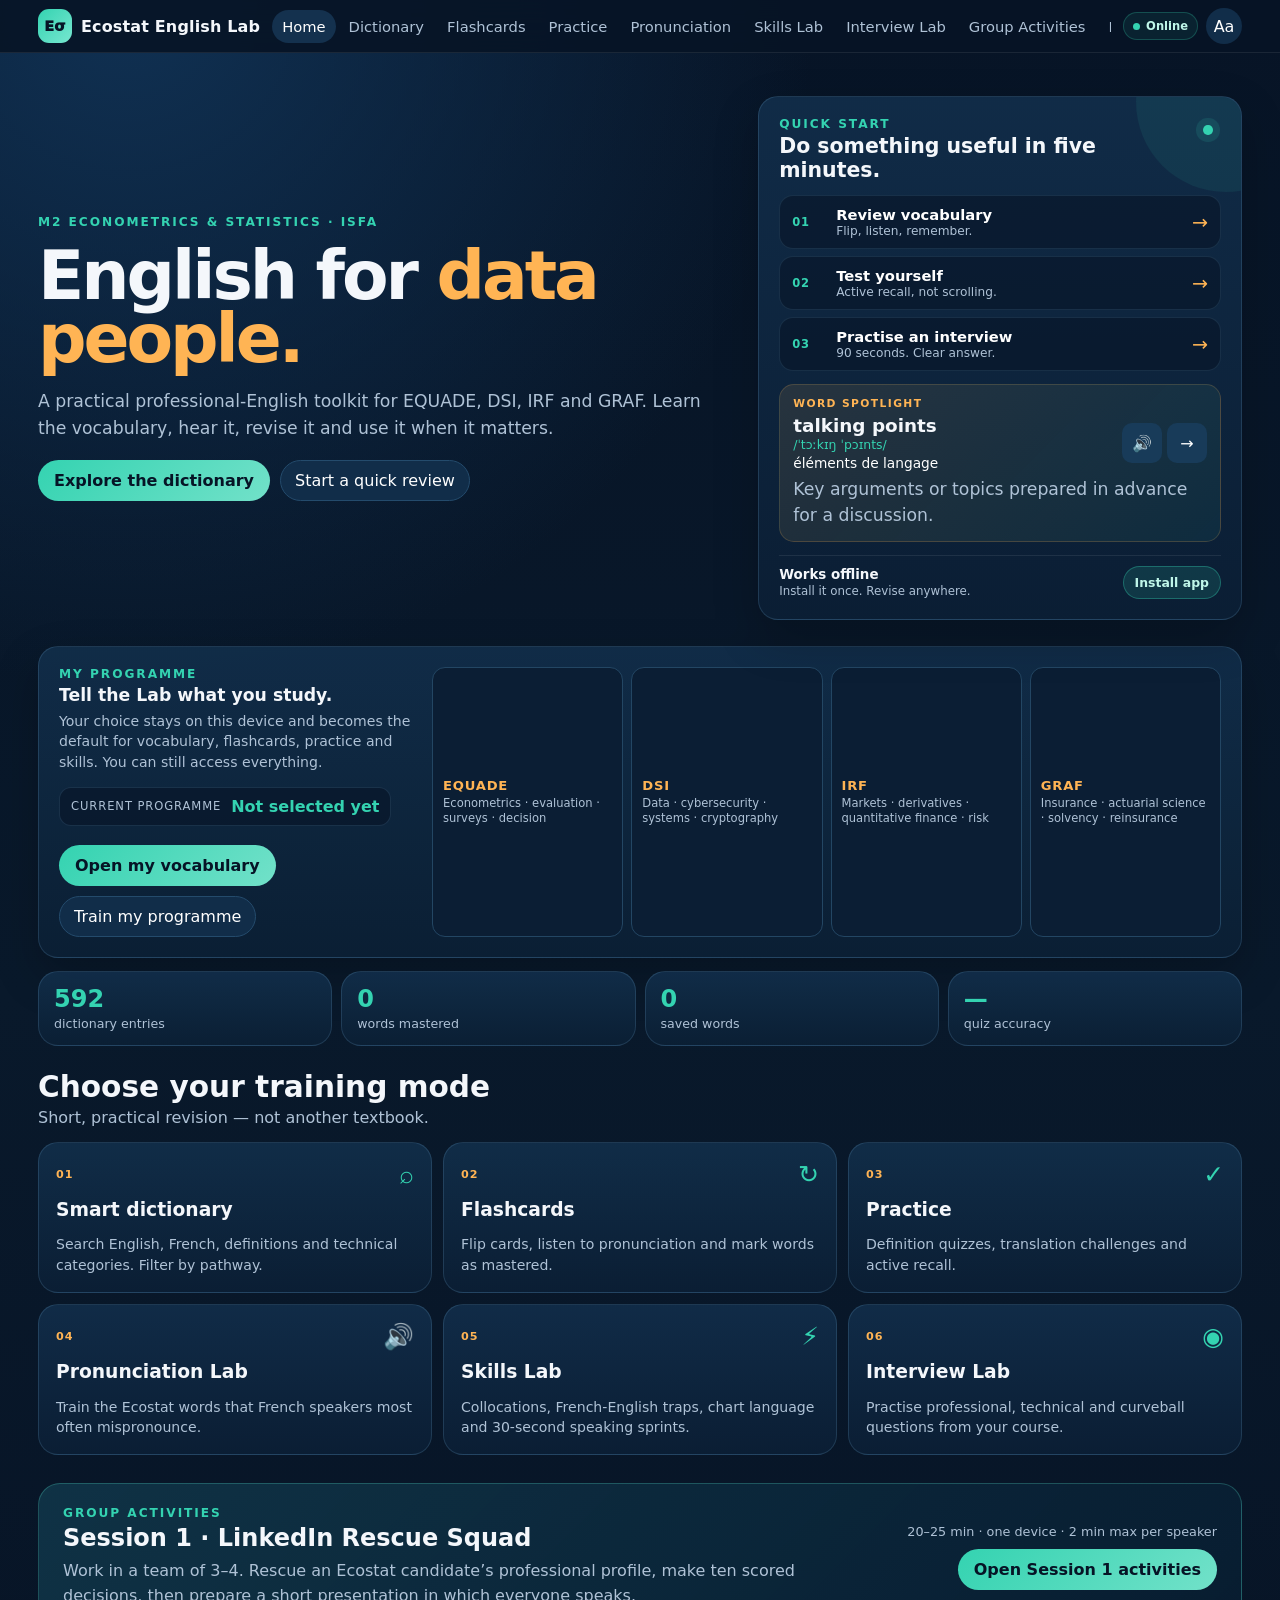
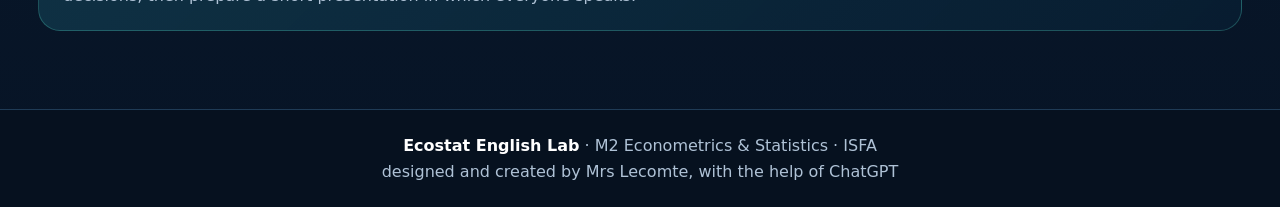
==== commit 7f8d386e: "Add files via upload" ====
--- a/index.html
+++ b/index.html
@@ -5,7 +5,7 @@
   <meta name="viewport" content="width=device-width,initial-scale=1,viewport-fit=cover">
   <title>Ecostat English Lab · Mrs Lecomte</title>
   <meta name="description" content="Professional English vocabulary, pronunciation, collocations and interview practice for M2 Econometrics & Statistics students at ISFA.">
-  <meta name="application-name" content="Ecostat English Lab V6.1.2">
+  <meta name="application-name" content="Ecostat English Lab V6.1.3">
   <meta name="theme-color" content="#08182f">
   <meta name="color-scheme" content="dark">
   <meta name="apple-mobile-web-app-capable" content="yes">
@@ -15,10 +15,10 @@
   <meta property="og:description" content="Professional English for M2 Econometrics & Statistics students at ISFA.">
   <meta property="og:type" content="website">
   <meta property="og:url" content="https://lecomteeglantine.github.io/EcostatEnglishMrsLecomte/">
-  <link rel="manifest" href="manifest.webmanifest?v=6.1.2">
+  <link rel="manifest" href="manifest.webmanifest?v=6.1.3">
   <link rel="apple-touch-icon" href="icons/apple-touch-icon.png">
-  <link rel="stylesheet" href="styles.css?v=6.1.2">
-  <link rel="stylesheet" href="fixes.css?v=6.1.2">
+  <link rel="stylesheet" href="styles.css?v=6.1.3">
+  <link rel="stylesheet" href="fixes.css?v=6.1.3">
 </head>
 <body>
 <a class="skip" href="#main">Skip to content</a>
@@ -103,8 +103,8 @@
     </div>
 
     <div class="group-home-panel">
-      <div><div class="eyebrow">Session 1 · Group Activity</div><h2>LinkedIn Rescue Squad</h2><p>Work in a team of 3–4. Rescue an Ecostat candidate’s professional profile, make ten scored decisions, then prepare a short presentation in which everyone speaks.</p></div>
-      <div class="group-home-actions"><span>20–25 min · one device · 2 min max per speaker</span><a class="primary group-link" href="session1-linkedin-rescue-squad.html">Start the group activity</a></div>
+      <div><div class="eyebrow">Group Activities</div><h2>Session 1 · LinkedIn Rescue Squad</h2><p>Work in a team of 3–4. Rescue an Ecostat candidate’s professional profile, make ten scored decisions, then prepare a short presentation in which everyone speaks.</p></div>
+      <div class="group-home-actions"><span>20–25 min · one device · 2 min max per speaker</span><button type="button" class="primary jump" data-view="group-activities">Open Session 1 activities</button></div>
     </div>
   </section>
 
@@ -149,17 +149,28 @@
   </section>
 
   <section id="group-activities" class="view">
-    <div class="section-head"><div><div class="eyebrow">Group Activities</div><h2>Build, decide, explain.</h2><p>Collaborative tasks linked to the course sessions. One device per team; every student must contribute orally.</p></div></div>
-    <div class="session-activity-grid">
-      <article class="session-activity-card">
-        <div class="session-activity-top"><span class="session-number">Session 1</span><span class="group-badge">Group Activity</span></div>
-        <div class="session-activity-icon" aria-hidden="true">in</div>
-        <h3>LinkedIn Rescue Squad</h3>
-        <p>Rescue a weak professional profile for an EQUADE, DSI, IRF or GRAF candidate. Ten fixed-score decisions test positioning, credibility, LinkedIn writing, plain English and the elevator pitch.</p>
-        <ul class="activity-facts"><li>3–4 students</li><li>20–25 minutes</li><li>Score /100</li><li>2 minutes max per speaker</li></ul>
-        <a class="primary group-link" href="session1-linkedin-rescue-squad.html">Launch Session 1</a>
-      </article>
-    </div>
+    <div class="section-head"><div><div class="eyebrow">Group Activities</div><h2>Build, decide, explain.</h2><p>Collaborative tasks organised by course session. One device per team; every student must contribute orally.</p></div></div>
+
+    <section class="group-session" aria-labelledby="group-session-1-title">
+      <div class="group-session-head">
+        <div>
+          <div class="eyebrow">Course group activities</div>
+          <h3 id="group-session-1-title">Session 1</h3>
+          <p>Professional identity · elevator pitch · LinkedIn · networking</p>
+        </div>
+        <span class="group-session-count">1 activity</span>
+      </div>
+      <div class="session-activity-grid">
+        <article class="session-activity-card">
+          <div class="session-activity-top"><span class="session-number">Session 1</span><span class="group-badge">Group Activity</span></div>
+          <div class="session-activity-icon" aria-hidden="true">in</div>
+          <h4>LinkedIn Rescue Squad</h4>
+          <p>Rescue a weak professional profile for an EQUADE, DSI, IRF or GRAF candidate. Ten fixed-score decisions test positioning, credibility, LinkedIn writing, plain English and the elevator pitch.</p>
+          <ul class="activity-facts"><li>3–4 students</li><li>20–25 minutes</li><li>Score /100</li><li>2 minutes max per speaker</li></ul>
+          <a class="primary group-link" href="session1-linkedin-rescue-squad.html">Launch LinkedIn Rescue Squad</a>
+        </article>
+      </div>
+    </section>
   </section>
 
   <section id="progress" class="view">
@@ -178,11 +189,11 @@
 
 <footer><div><strong>Ecostat English Lab</strong> · M2 Econometrics & Statistics · ISFA</div><div class="footer-credit">designed and created by Mrs Lecomte, with the help of ChatGPT</div></footer>
 
-<div id="wordModal" class="modal" role="dialog" aria-modal="true" aria-labelledby="wordModalTitle" aria-hidden="true"><div class="modal-card"><button type="button" class="smallbtn modal-close" data-close="wordModal" aria-label="Close word details">×</button><div id="wordModalBody"></div></div></div>
+<div id="wordModal" class="modal" role="dialog" aria-modal="true" aria-labelledby="wordModalTitle" aria-hidden="true"><div class="modal-card"><button type="button" class="smallbtn modal-close" data-close="wordModal" aria-label="Close word details">×</button><div id="wordModalBody"><h2 id="wordModalTitle" hidden>Word details</h2></div></div></div>
 <div id="a11yModal" class="modal" role="dialog" aria-modal="true" aria-labelledby="a11yTitle" aria-hidden="true"><div class="modal-card"><button type="button" class="smallbtn modal-close" data-close="a11yModal" aria-label="Close accessibility settings">×</button><h2 id="a11yTitle">Accessibility</h2><div class="a11y-grid"><label class="toggle">Larger text <input id="largeText" type="checkbox"></label><label class="toggle">High contrast <input id="highContrast" type="checkbox"></label><label class="toggle">Reading spacing <input id="readable" type="checkbox"></label><label class="toggle">Reduce motion <input id="reduceMotion" type="checkbox"></label></div><p class="mini-note">Keyboard navigation and screen-reader labels are included throughout the app.</p></div></div>
 <div id="installModal" class="modal" role="dialog" aria-modal="true" aria-labelledby="installTitle" aria-hidden="true"><div class="modal-card"><button type="button" class="smallbtn modal-close" data-close="installModal" aria-label="Close installation help">×</button><h2 id="installTitle">Install Ecostat English Lab</h2><p id="installInstructions">On iPhone/iPad: open the Share menu in Safari and choose <strong>Add to Home Screen</strong>. On desktop or Android, use your browser's Install option if the button does not appear automatically.</p></div></div>
 
-<script src="data.js?v=6.1.2"></script>
-<script src="app.js?v=6.1.2"></script>
+<script src="data.js?v=6.1.3"></script>
+<script src="app.js?v=6.1.3"></script>
 </body>
 </html>
--- a/fixes.css
+++ b/fixes.css
@@ -1,4 +1,4 @@
-/* Ecostat English Lab V6.1.2 — targeted stability/UI fixes */
+/* Ecostat English Lab V6.1.3 — targeted stability/UI fixes */
 .data-alert{margin:10px 0 18px;padding:14px 16px;border-radius:16px;border:1px solid rgba(255,111,112,.55);background:rgba(89,43,54,.92);color:#fff;box-shadow:var(--shadow)}
 .data-alert strong{display:block;margin-bottom:5px}.data-alert p{margin:.25em 0 .7em;line-height:1.45}.data-alert .hero-actions{margin-top:8px}.data-alert .ghost{background:#321a22;border-color:#b45d68}
 .word-card>div:nth-child(2){min-width:0}.word-card h3,.translation,.definition,.example-box,.framework,.frenglish-answer{overflow-wrap:anywhere;word-break:normal}
@@ -34,6 +34,17 @@
 .group-nav{border-color:rgba(85,214,194,.28)!important}.group-home-panel{margin:28px 0 6px;padding:22px 24px;border:1px solid rgba(85,214,194,.28);border-radius:22px;background:linear-gradient(135deg,rgba(17,57,76,.82),rgba(8,29,49,.96));display:flex;align-items:center;justify-content:space-between;gap:24px}.group-home-panel h2{margin:.25rem 0 .4rem}.group-home-panel p{max-width:72ch;color:var(--muted);line-height:1.55;margin:0}.group-home-actions{display:flex;min-width:260px;flex-direction:column;align-items:flex-end;gap:10px}.group-home-actions span{color:var(--muted);font-size:.8rem;text-align:right}.group-link{display:inline-flex;align-items:center;justify-content:center;text-decoration:none;text-align:center}.session-activity-grid{display:grid;grid-template-columns:minmax(0,650px);gap:18px}.session-activity-card{position:relative;padding:26px;border:1px solid rgba(85,214,194,.25);border-radius:22px;background:linear-gradient(180deg,rgba(15,44,70,.96),rgba(7,27,46,.96));box-shadow:var(--shadow)}.session-activity-top{display:flex;justify-content:space-between;gap:10px;align-items:center}.session-number,.group-badge{display:inline-flex;border-radius:999px;padding:6px 9px;font-size:.75rem;font-weight:850;letter-spacing:.04em}.session-number{background:rgba(85,214,194,.12);color:var(--teal);border:1px solid rgba(85,214,194,.25)}.group-badge{background:rgba(128,191,255,.1);color:#c9e6ff;border:1px solid rgba(128,191,255,.22)}.session-activity-icon{width:58px;height:58px;margin:20px 0 14px;border-radius:16px;display:grid;place-items:center;background:#0a66c2;color:white;font-size:1.35rem;font-weight:950}.session-activity-card h3{font-size:1.55rem;margin:.15rem 0}.session-activity-card p{color:var(--muted);line-height:1.55}.activity-facts{display:flex;flex-wrap:wrap;gap:8px;padding:0;margin:16px 0 20px;list-style:none}.activity-facts li{border:1px solid rgba(115,174,210,.18);border-radius:999px;padding:6px 9px;color:var(--muted);font-size:.78rem}@media(max-width:760px){.group-home-panel{align-items:flex-start;flex-direction:column}.group-home-actions{min-width:0;align-items:stretch;width:100%}.group-home-actions span{text-align:left}.session-activity-grid{grid-template-columns:1fr}}
 
 
-/* V6.1.2 — final Group Activity integration hardening */
+/* V6.1.3 — final Group Activity integration hardening */
 .group-link:focus-visible,.group-nav:focus-visible{outline:3px solid var(--teal);outline-offset:3px}
 @media(max-width:520px){.group-home-panel{padding:18px}.session-activity-card{padding:20px}.activity-facts{gap:6px}}
+
+
+/* V6.1.3 — Group Activities organised by course session */
+.group-session{margin-top:8px;padding:22px;border:1px solid rgba(128,191,255,.16);border-radius:24px;background:rgba(7,24,42,.52)}
+.group-session-head{display:flex;align-items:flex-end;justify-content:space-between;gap:18px;margin-bottom:18px;padding-bottom:16px;border-bottom:1px solid rgba(128,191,255,.13)}
+.group-session-head h3{margin:.2rem 0 .25rem;font-size:clamp(1.7rem,4vw,2.25rem)}
+.group-session-head p{margin:0;color:var(--muted);line-height:1.5}
+.group-session-count{flex:0 0 auto;border:1px solid rgba(85,214,194,.25);background:rgba(85,214,194,.09);color:var(--teal);border-radius:999px;padding:7px 10px;font-size:.78rem;font-weight:850}
+.session-activity-card h4{font-size:1.55rem;margin:.15rem 0}
+.group-home-actions .jump{width:auto}
+@media(max-width:680px){.group-session{padding:16px}.group-session-head{align-items:flex-start;flex-direction:column}.group-session-count{align-self:flex-start}.group-home-actions .jump{width:100%}}
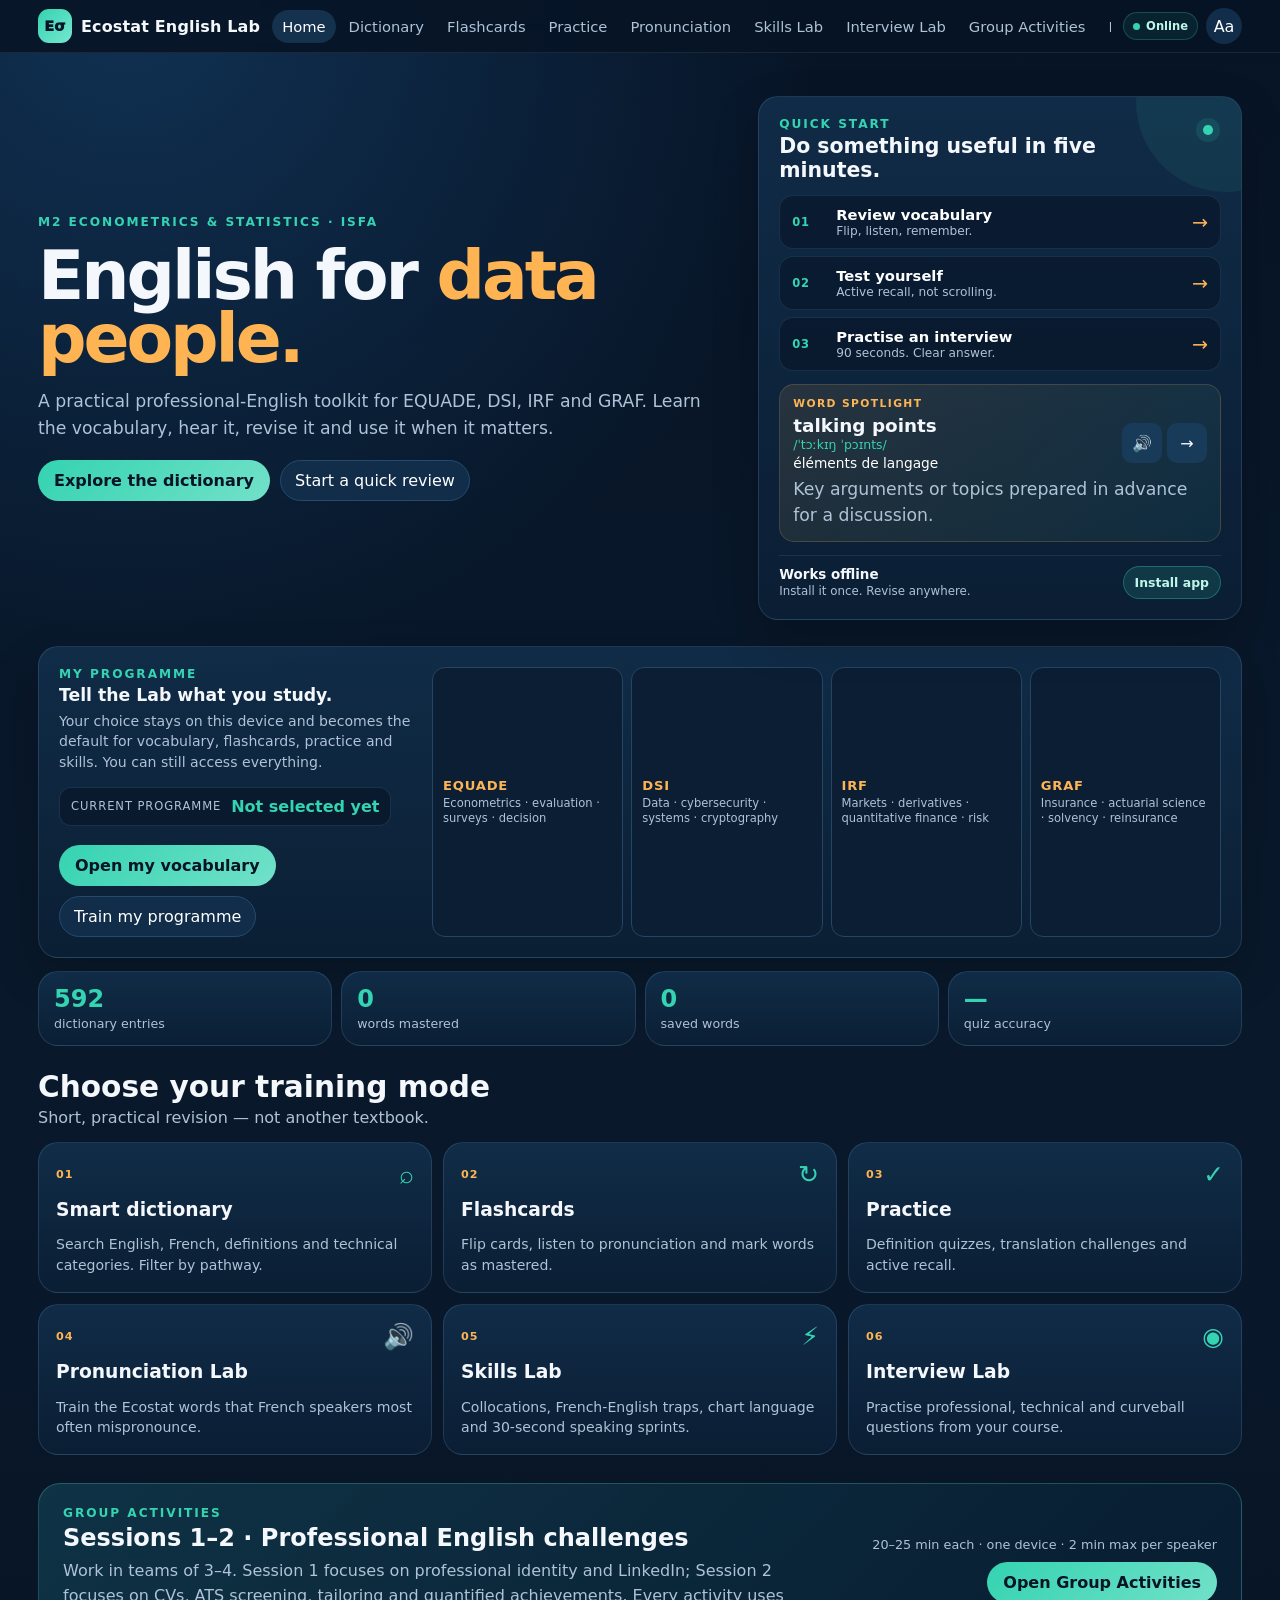
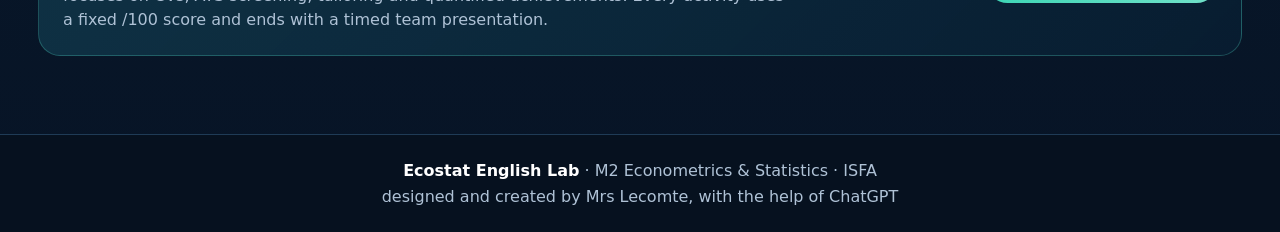
==== commit 83f6c899: "Add files via upload" ====
--- a/index.html
+++ b/index.html
@@ -5,7 +5,7 @@
   <meta name="viewport" content="width=device-width,initial-scale=1,viewport-fit=cover">
   <title>Ecostat English Lab · Mrs Lecomte</title>
   <meta name="description" content="Professional English vocabulary, pronunciation, collocations and interview practice for M2 Econometrics & Statistics students at ISFA.">
-  <meta name="application-name" content="Ecostat English Lab V6.1.3">
+  <meta name="application-name" content="Ecostat English Lab V6.2.0">
   <meta name="theme-color" content="#08182f">
   <meta name="color-scheme" content="dark">
   <meta name="apple-mobile-web-app-capable" content="yes">
@@ -15,10 +15,10 @@
   <meta property="og:description" content="Professional English for M2 Econometrics & Statistics students at ISFA.">
   <meta property="og:type" content="website">
   <meta property="og:url" content="https://lecomteeglantine.github.io/EcostatEnglishMrsLecomte/">
-  <link rel="manifest" href="manifest.webmanifest?v=6.1.3">
+  <link rel="manifest" href="manifest.webmanifest?v=6.2.0">
   <link rel="apple-touch-icon" href="icons/apple-touch-icon.png">
-  <link rel="stylesheet" href="styles.css?v=6.1.3">
-  <link rel="stylesheet" href="fixes.css?v=6.1.3">
+  <link rel="stylesheet" href="styles.css?v=6.2.0">
+  <link rel="stylesheet" href="fixes.css?v=6.2.0">
 </head>
 <body>
 <a class="skip" href="#main">Skip to content</a>
@@ -103,8 +103,8 @@
     </div>
 
     <div class="group-home-panel">
-      <div><div class="eyebrow">Group Activities</div><h2>Session 1 · LinkedIn Rescue Squad</h2><p>Work in a team of 3–4. Rescue an Ecostat candidate’s professional profile, make ten scored decisions, then prepare a short presentation in which everyone speaks.</p></div>
-      <div class="group-home-actions"><span>20–25 min · one device · 2 min max per speaker</span><button type="button" class="primary jump" data-view="group-activities">Open Session 1 activities</button></div>
+      <div><div class="eyebrow">Group Activities</div><h2>Sessions 1–2 · Professional English challenges</h2><p>Work in teams of 3–4. Session 1 focuses on professional identity and LinkedIn; Session 2 focuses on CVs, ATS screening, tailoring and quantified achievements. Every activity uses a fixed /100 score and ends with a timed team presentation.</p></div>
+      <div class="group-home-actions"><span>20–25 min each · one device · 2 min max per speaker</span><button type="button" class="primary jump" data-view="group-activities">Open Group Activities</button></div>
     </div>
   </section>
 
@@ -171,6 +171,27 @@
         </article>
       </div>
     </section>
+
+    <section class="group-session" aria-labelledby="group-session-2-title">
+      <div class="group-session-head">
+        <div>
+          <div class="eyebrow">Course group activities</div>
+          <h3 id="group-session-2-title">Session 2</h3>
+          <p>Winning CVs · British CV / American résumé · ATS · quantified achievements</p>
+        </div>
+        <span class="group-session-count">1 activity</span>
+      </div>
+      <div class="session-activity-grid">
+        <article class="session-activity-card">
+          <div class="session-activity-top"><span class="session-number">Session 2</span><span class="group-badge">Group Activity</span></div>
+          <div class="session-activity-icon ats-icon" aria-hidden="true">ATS</div>
+          <h4>Beat the ATS</h4>
+          <p>Tailor an Ecostat candidate’s CV or résumé for a specific vacancy. Ten fixed-score decisions test document strategy, ATS keywords, readable formatting, quantified achievements, relevance, proofreading and the final human-recruiter scan.</p>
+          <ul class="activity-facts"><li>3–4 students</li><li>20–25 minutes</li><li>Score /100</li><li>2 minutes max per speaker</li></ul>
+          <a class="primary group-link" href="session2-beat-the-ats.html">Launch Beat the ATS</a>
+        </article>
+      </div>
+    </section>
   </section>
 
   <section id="progress" class="view">
@@ -193,7 +214,7 @@
 <div id="a11yModal" class="modal" role="dialog" aria-modal="true" aria-labelledby="a11yTitle" aria-hidden="true"><div class="modal-card"><button type="button" class="smallbtn modal-close" data-close="a11yModal" aria-label="Close accessibility settings">×</button><h2 id="a11yTitle">Accessibility</h2><div class="a11y-grid"><label class="toggle">Larger text <input id="largeText" type="checkbox"></label><label class="toggle">High contrast <input id="highContrast" type="checkbox"></label><label class="toggle">Reading spacing <input id="readable" type="checkbox"></label><label class="toggle">Reduce motion <input id="reduceMotion" type="checkbox"></label></div><p class="mini-note">Keyboard navigation and screen-reader labels are included throughout the app.</p></div></div>
 <div id="installModal" class="modal" role="dialog" aria-modal="true" aria-labelledby="installTitle" aria-hidden="true"><div class="modal-card"><button type="button" class="smallbtn modal-close" data-close="installModal" aria-label="Close installation help">×</button><h2 id="installTitle">Install Ecostat English Lab</h2><p id="installInstructions">On iPhone/iPad: open the Share menu in Safari and choose <strong>Add to Home Screen</strong>. On desktop or Android, use your browser's Install option if the button does not appear automatically.</p></div></div>
 
-<script src="data.js?v=6.1.3"></script>
-<script src="app.js?v=6.1.3"></script>
+<script src="data.js?v=6.2.0"></script>
+<script src="app.js?v=6.2.0"></script>
 </body>
 </html>
--- a/fixes.css
+++ b/fixes.css
@@ -1,4 +1,4 @@
-/* Ecostat English Lab V6.1.3 — targeted stability/UI fixes */
+/* Ecostat English Lab V6.1.4 — targeted stability/UI fixes */
 .data-alert{margin:10px 0 18px;padding:14px 16px;border-radius:16px;border:1px solid rgba(255,111,112,.55);background:rgba(89,43,54,.92);color:#fff;box-shadow:var(--shadow)}
 .data-alert strong{display:block;margin-bottom:5px}.data-alert p{margin:.25em 0 .7em;line-height:1.45}.data-alert .hero-actions{margin-top:8px}.data-alert .ghost{background:#321a22;border-color:#b45d68}
 .word-card>div:nth-child(2){min-width:0}.word-card h3,.translation,.definition,.example-box,.framework,.frenglish-answer{overflow-wrap:anywhere;word-break:normal}
@@ -34,12 +34,12 @@
 .group-nav{border-color:rgba(85,214,194,.28)!important}.group-home-panel{margin:28px 0 6px;padding:22px 24px;border:1px solid rgba(85,214,194,.28);border-radius:22px;background:linear-gradient(135deg,rgba(17,57,76,.82),rgba(8,29,49,.96));display:flex;align-items:center;justify-content:space-between;gap:24px}.group-home-panel h2{margin:.25rem 0 .4rem}.group-home-panel p{max-width:72ch;color:var(--muted);line-height:1.55;margin:0}.group-home-actions{display:flex;min-width:260px;flex-direction:column;align-items:flex-end;gap:10px}.group-home-actions span{color:var(--muted);font-size:.8rem;text-align:right}.group-link{display:inline-flex;align-items:center;justify-content:center;text-decoration:none;text-align:center}.session-activity-grid{display:grid;grid-template-columns:minmax(0,650px);gap:18px}.session-activity-card{position:relative;padding:26px;border:1px solid rgba(85,214,194,.25);border-radius:22px;background:linear-gradient(180deg,rgba(15,44,70,.96),rgba(7,27,46,.96));box-shadow:var(--shadow)}.session-activity-top{display:flex;justify-content:space-between;gap:10px;align-items:center}.session-number,.group-badge{display:inline-flex;border-radius:999px;padding:6px 9px;font-size:.75rem;font-weight:850;letter-spacing:.04em}.session-number{background:rgba(85,214,194,.12);color:var(--teal);border:1px solid rgba(85,214,194,.25)}.group-badge{background:rgba(128,191,255,.1);color:#c9e6ff;border:1px solid rgba(128,191,255,.22)}.session-activity-icon{width:58px;height:58px;margin:20px 0 14px;border-radius:16px;display:grid;place-items:center;background:#0a66c2;color:white;font-size:1.35rem;font-weight:950}.session-activity-card h3{font-size:1.55rem;margin:.15rem 0}.session-activity-card p{color:var(--muted);line-height:1.55}.activity-facts{display:flex;flex-wrap:wrap;gap:8px;padding:0;margin:16px 0 20px;list-style:none}.activity-facts li{border:1px solid rgba(115,174,210,.18);border-radius:999px;padding:6px 9px;color:var(--muted);font-size:.78rem}@media(max-width:760px){.group-home-panel{align-items:flex-start;flex-direction:column}.group-home-actions{min-width:0;align-items:stretch;width:100%}.group-home-actions span{text-align:left}.session-activity-grid{grid-template-columns:1fr}}
 
 
-/* V6.1.3 — final Group Activity integration hardening */
+/* V6.1.4 — final Group Activity integration hardening */
 .group-link:focus-visible,.group-nav:focus-visible{outline:3px solid var(--teal);outline-offset:3px}
 @media(max-width:520px){.group-home-panel{padding:18px}.session-activity-card{padding:20px}.activity-facts{gap:6px}}
 
 
-/* V6.1.3 — Group Activities organised by course session */
+/* V6.1.4 — Group Activities organised by course session */
 .group-session{margin-top:8px;padding:22px;border:1px solid rgba(128,191,255,.16);border-radius:24px;background:rgba(7,24,42,.52)}
 .group-session-head{display:flex;align-items:flex-end;justify-content:space-between;gap:18px;margin-bottom:18px;padding-bottom:16px;border-bottom:1px solid rgba(128,191,255,.13)}
 .group-session-head h3{margin:.2rem 0 .25rem;font-size:clamp(1.7rem,4vw,2.25rem)}
@@ -48,3 +48,7 @@
 .session-activity-card h4{font-size:1.55rem;margin:.15rem 0}
 .group-home-actions .jump{width:auto}
 @media(max-width:680px){.group-session{padding:16px}.group-session-head{align-items:flex-start;flex-direction:column}.group-session-count{align-self:flex-start}.group-home-actions .jump{width:100%}}
+
+/* v6.2.0 · Session 2 group activity */
+.group-session + .group-session{margin-top:22px}
+.session-activity-icon.ats-icon{width:64px;background:linear-gradient(135deg,#7a4d13,#d18a27);color:#fff;font-size:.88rem;letter-spacing:.08em}
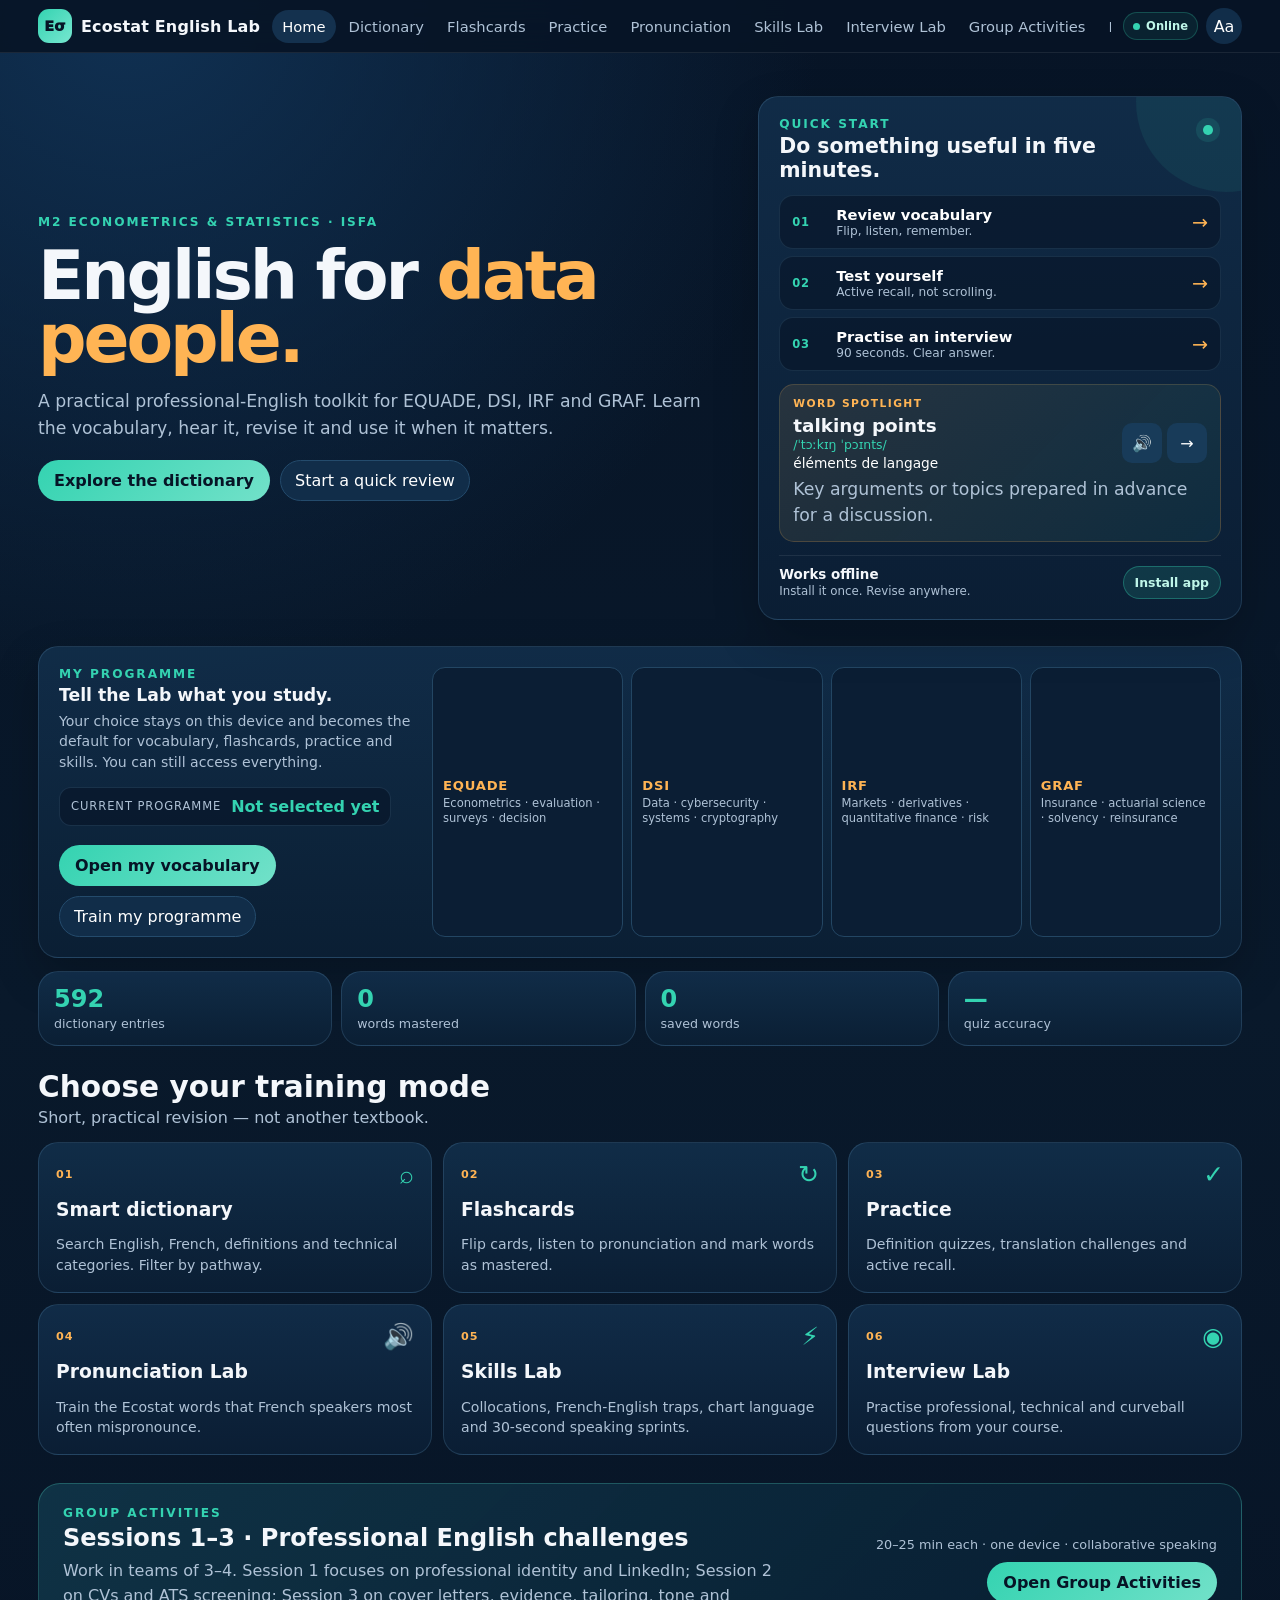
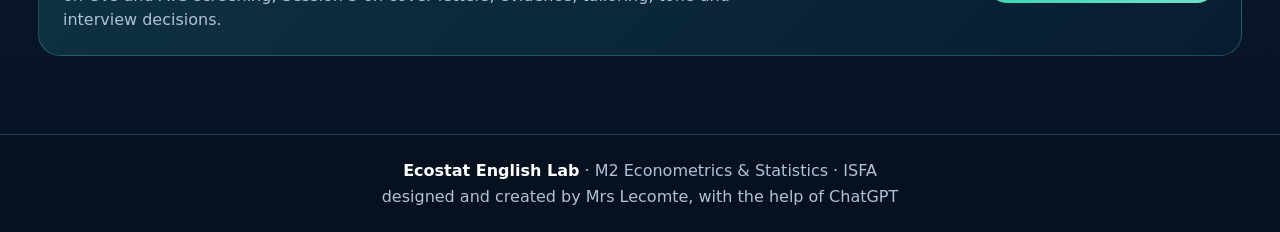
==== commit 7ab44393: "Add files via upload" ====
--- a/index.html
+++ b/index.html
@@ -5,7 +5,7 @@
   <meta name="viewport" content="width=device-width,initial-scale=1,viewport-fit=cover">
   <title>Ecostat English Lab · Mrs Lecomte</title>
   <meta name="description" content="Professional English vocabulary, pronunciation, collocations and interview practice for M2 Econometrics & Statistics students at ISFA.">
-  <meta name="application-name" content="Ecostat English Lab V6.2.0">
+  <meta name="application-name" content="Ecostat English Lab V6.3.0">
   <meta name="theme-color" content="#08182f">
   <meta name="color-scheme" content="dark">
   <meta name="apple-mobile-web-app-capable" content="yes">
@@ -15,10 +15,10 @@
   <meta property="og:description" content="Professional English for M2 Econometrics & Statistics students at ISFA.">
   <meta property="og:type" content="website">
   <meta property="og:url" content="https://lecomteeglantine.github.io/EcostatEnglishMrsLecomte/">
-  <link rel="manifest" href="manifest.webmanifest?v=6.2.0">
+  <link rel="manifest" href="manifest.webmanifest?v=6.2.2">
   <link rel="apple-touch-icon" href="icons/apple-touch-icon.png">
-  <link rel="stylesheet" href="styles.css?v=6.2.0">
-  <link rel="stylesheet" href="fixes.css?v=6.2.0">
+  <link rel="stylesheet" href="styles.css?v=6.2.2">
+  <link rel="stylesheet" href="fixes.css?v=6.2.2">
 </head>
 <body>
 <a class="skip" href="#main">Skip to content</a>
@@ -37,26 +37,18 @@
       <button type="button" data-view="progress">Progress</button>
       <button type="button" data-view="about">About</button>
     </nav>
-    <div class="top-actions">
-      <span id="networkStatus" class="network-pill" role="status" aria-live="polite"><span aria-hidden="true"></span><b>Online</b></span>
-      <button type="button" id="a11yBtn" class="icon-btn" aria-label="Accessibility settings">Aa</button>
-    </div>
+    <div class="top-actions"><span id="networkStatus" class="network-pill" role="status" aria-live="polite"><span aria-hidden="true"></span><b>Online</b></span><button type="button" id="a11yBtn" class="icon-btn" aria-label="Accessibility settings">Aa</button></div>
   </div>
 </header>
-
 <main id="main" class="main">
   <div id="dataAlert" class="data-alert" role="alert" aria-live="assertive" hidden></div>
-
   <section id="home" class="view active">
     <div class="hero">
       <div class="hero-copy">
         <div class="eyebrow">M2 Econometrics & Statistics · ISFA</div>
         <h1>English for <span>data people.</span></h1>
         <p>A practical professional-English toolkit for EQUADE, DSI, IRF and GRAF. Learn the vocabulary, hear it, revise it and use it when it matters.</p>
-        <div class="hero-actions">
-          <button type="button" class="primary jump" data-view="dictionary">Explore the dictionary</button>
-          <button type="button" class="ghost jump" data-view="flashcards">Start a quick review</button>
-        </div>
+        <div class="hero-actions"><button type="button" class="primary jump" data-view="dictionary">Explore the dictionary</button><button type="button" class="ghost jump" data-view="flashcards">Start a quick review</button></div>
       </div>
       <aside class="start-card" aria-label="Quick start">
         <div class="start-card-head"><div><div class="eyebrow">Quick start</div><h2>Do something useful in five minutes.</h2></div><span class="pulse-dot" aria-hidden="true"></span></div>
@@ -69,29 +61,11 @@
         <div class="install-strip"><div><strong>Works offline</strong><span id="installHint">Install it once. Revise anywhere.</span></div><button type="button" id="installHero" class="install-mini">Install app</button></div>
       </aside>
     </div>
-
     <div class="pathway-panel programme-panel">
-      <div class="pathway-intro">
-        <div class="eyebrow">My programme</div><h2>Tell the Lab what you study.</h2>
-        <p>Your choice stays on this device and becomes the default for vocabulary, flashcards, practice and skills. You can still access everything.</p>
-        <div class="programme-status" id="programmeStatus" aria-live="polite"><span>Current programme</span><strong>Not selected yet</strong></div>
-        <div class="hero-actions"><button type="button" class="primary" id="openProgrammeVocabulary">Open my vocabulary</button><button type="button" class="ghost" id="openProgrammeTraining">Train my programme</button></div>
-      </div>
-      <div class="pathway-buttons programme-buttons">
-        <button type="button" class="pathway-jump" data-programme="EQUADE"><b>EQUADE</b><span>Econometrics · evaluation · surveys · decision</span></button>
-        <button type="button" class="pathway-jump" data-programme="DSI"><b>DSI</b><span>Data · cybersecurity · systems · cryptography</span></button>
-        <button type="button" class="pathway-jump" data-programme="IRF"><b>IRF</b><span>Markets · derivatives · quantitative finance · risk</span></button>
-        <button type="button" class="pathway-jump" data-programme="GRAF"><b>GRAF</b><span>Insurance · actuarial science · solvency · reinsurance</span></button>
-      </div>
+      <div class="pathway-intro"><div class="eyebrow">My programme</div><h2>Tell the Lab what you study.</h2><p>Your choice stays on this device and becomes the default for vocabulary, flashcards, practice and skills. You can still access everything.</p><div class="programme-status" id="programmeStatus" aria-live="polite"><span>Current programme</span><strong>Not selected yet</strong></div><div class="hero-actions"><button type="button" class="primary" id="openProgrammeVocabulary">Open my vocabulary</button><button type="button" class="ghost" id="openProgrammeTraining">Train my programme</button></div></div>
+      <div class="pathway-buttons programme-buttons"><button type="button" class="pathway-jump" data-programme="EQUADE"><b>EQUADE</b><span>Econometrics · evaluation · surveys · decision</span></button><button type="button" class="pathway-jump" data-programme="DSI"><b>DSI</b><span>Data · cybersecurity · systems · cryptography</span></button><button type="button" class="pathway-jump" data-programme="IRF"><b>IRF</b><span>Markets · derivatives · quantitative finance · risk</span></button><button type="button" class="pathway-jump" data-programme="GRAF"><b>GRAF</b><span>Insurance · actuarial science · solvency · reinsurance</span></button></div>
     </div>
-
-    <div class="stats">
-      <div class="stat-card"><strong id="statWords">0</strong><span>dictionary entries</span></div>
-      <div class="stat-card"><strong id="statMastered">0</strong><span>words mastered</span></div>
-      <div class="stat-card"><strong id="statFav">0</strong><span>saved words</span></div>
-      <div class="stat-card"><strong id="statAccuracy">—</strong><span>quiz accuracy</span></div>
-    </div>
-
+    <div class="stats"><div class="stat-card"><strong id="statWords">0</strong><span>dictionary entries</span></div><div class="stat-card"><strong id="statMastered">0</strong><span>words mastered</span></div><div class="stat-card"><strong id="statFav">0</strong><span>saved words</span></div><div class="stat-card"><strong id="statAccuracy">—</strong><span>quiz accuracy</span></div></div>
     <div class="section-head compact-head"><div><h2>Choose your training mode</h2><p>Short, practical revision — not another textbook.</p></div></div>
     <div class="features">
       <button type="button" class="feature-card jump" data-view="dictionary"><div class="feature-top"><span class="feature-index">01</span><div class="ico" aria-hidden="true">⌕</div></div><h3>Smart dictionary</h3><p>Search English, French, definitions and technical categories. Filter by pathway.</p></button>
@@ -101,120 +75,37 @@
       <button type="button" class="feature-card jump" data-view="skills"><div class="feature-top"><span class="feature-index">05</span><div class="ico" aria-hidden="true">⚡</div></div><h3>Skills Lab</h3><p>Collocations, French-English traps, chart language and 30-second speaking sprints.</p></button>
       <button type="button" class="feature-card jump" data-view="interview"><div class="feature-top"><span class="feature-index">06</span><div class="ico" aria-hidden="true">◉</div></div><h3>Interview Lab</h3><p>Practise professional, technical and curveball questions from your course.</p></button>
     </div>
-
-    <div class="group-home-panel">
-      <div><div class="eyebrow">Group Activities</div><h2>Sessions 1–2 · Professional English challenges</h2><p>Work in teams of 3–4. Session 1 focuses on professional identity and LinkedIn; Session 2 focuses on CVs, ATS screening, tailoring and quantified achievements. Every activity uses a fixed /100 score and ends with a timed team presentation.</p></div>
-      <div class="group-home-actions"><span>20–25 min each · one device · 2 min max per speaker</span><button type="button" class="primary jump" data-view="group-activities">Open Group Activities</button></div>
-    </div>
+    <div class="group-home-panel"><div><div class="eyebrow">Group Activities</div><h2>Sessions 1–3 · Professional English challenges</h2><p>Work in teams of 3–4. Session 1 focuses on professional identity and LinkedIn; Session 2 on CVs and ATS screening; Session 3 on cover letters, evidence, tailoring, tone and interview decisions.</p></div><div class="group-home-actions"><span>20–25 min each · one device · collaborative speaking</span><button type="button" class="primary jump" data-view="group-activities">Open Group Activities</button></div></div>
   </section>
 
-  <section id="dictionary" class="view">
-    <div class="section-head"><div><div class="eyebrow">Dictionary</div><h2>Professional English, searchable.</h2><p>Every entry includes IPA, an English definition, a French translation, a visual cue and browser pronunciation.</p></div></div>
-    <div class="toolbar">
-      <div class="searchbox"><input id="search" type="search" placeholder="Search: endogeneity, salaire, cyber, forecast…" aria-label="Search dictionary"><span aria-hidden="true">⌕</span></div>
-      <select id="catFilter" class="select" aria-label="Category"><option value="">All categories</option></select>
-      <select id="sourceFilter" class="select" aria-label="Source"><option value="">All sources</option></select>
-    </div>
-    <div class="chips" id="pathChips">
-      <button type="button" class="chip active" data-path="ALL">ALL</button><button type="button" class="chip" data-path="MY">MY PROGRAMME</button><button type="button" class="chip" data-path="COMMON">COMMON</button><button type="button" class="chip" data-path="EQUADE">EQUADE</button><button type="button" class="chip" data-path="DSI">DSI</button><button type="button" class="chip" data-path="IRF">IRF</button><button type="button" class="chip" data-path="GRAF">GRAF</button><button type="button" class="chip" data-path="FAV">★ MY WORDS</button>
-    </div>
-    <div id="resultsMeta" class="results-meta" aria-live="polite"></div><div id="wordGrid" class="word-grid"></div><div class="pager" id="pager"></div>
-  </section>
+  <section id="dictionary" class="view"><div class="section-head"><div><div class="eyebrow">Dictionary</div><h2>Professional English, searchable.</h2><p>Every entry includes IPA, an English definition, a French translation, a visual cue and browser pronunciation.</p></div></div><div class="toolbar"><div class="searchbox"><input id="search" type="search" placeholder="Search: endogeneity, salaire, cyber, forecast…" aria-label="Search dictionary"><span aria-hidden="true">⌕</span></div><select id="catFilter" class="select" aria-label="Category"><option value="">All categories</option></select><select id="sourceFilter" class="select" aria-label="Source"><option value="">All sources</option></select></div><div class="chips" id="pathChips"><button type="button" class="chip active" data-path="ALL">ALL</button><button type="button" class="chip" data-path="MY">MY PROGRAMME</button><button type="button" class="chip" data-path="COMMON">COMMON</button><button type="button" class="chip" data-path="EQUADE">EQUADE</button><button type="button" class="chip" data-path="DSI">DSI</button><button type="button" class="chip" data-path="IRF">IRF</button><button type="button" class="chip" data-path="GRAF">GRAF</button><button type="button" class="chip" data-path="FAV">★ MY WORDS</button></div><div id="resultsMeta" class="results-meta" aria-live="polite"></div><div id="wordGrid" class="word-grid"></div><div class="pager" id="pager"></div></section>
 
-  <section id="flashcards" class="view">
-    <div class="section-head"><div><div class="eyebrow">Flashcards</div><h2>Flip. Listen. Decide.</h2><p>Tap the card to reveal the definition and French translation. Build a deck that matches what you still need to learn.</p></div></div>
-    <div class="flash-layout"><div><div id="flashCard" class="flash-card" tabindex="0" role="button" aria-label="Flip flashcard"></div><div class="review-actions"><button type="button" class="again" id="againBtn">Again</button><button type="button" class="ghost" id="speakFlash">🔊 Listen</button><button type="button" class="master" id="masterBtn">Mastered</button></div></div>
-      <aside class="panel sidepanel"><h3>Deck settings</h3><label for="flashPath">Pathway</label><select id="flashPath"><option>ALL</option><option value="MY">MY PROGRAMME</option><option>COMMON</option><option>EQUADE</option><option>DSI</option><option>IRF</option><option>GRAF</option></select><label for="flashCat">Category</label><select id="flashCat"><option value="">All categories</option></select><label class="check-label"><input id="flashFav" type="checkbox"> Favourites only</label><label class="check-label"><input id="flashUnmastered" type="checkbox"> Not mastered only</label><button type="button" id="shuffleFlash" class="primary full-button">Shuffle deck</button><p class="mini-note" id="flashCount" aria-live="polite"></p></aside>
-    </div>
-  </section>
+  <section id="flashcards" class="view"><div class="section-head"><div><div class="eyebrow">Flashcards</div><h2>Flip. Listen. Decide.</h2><p>Tap the card to reveal the definition and French translation. Build a deck that matches what you still need to learn.</p></div></div><div class="flash-layout"><div><div id="flashCard" class="flash-card" tabindex="0" role="button" aria-label="Flip flashcard"></div><div class="review-actions"><button type="button" class="again" id="againBtn">Again</button><button type="button" class="ghost" id="speakFlash">🔊 Listen</button><button type="button" class="master" id="masterBtn">Mastered</button></div></div><aside class="panel sidepanel"><h3>Deck settings</h3><label for="flashPath">Pathway</label><select id="flashPath"><option>ALL</option><option value="MY">MY PROGRAMME</option><option>COMMON</option><option>EQUADE</option><option>DSI</option><option>IRF</option><option>GRAF</option></select><label for="flashCat">Category</label><select id="flashCat"><option value="">All categories</option></select><label class="check-label"><input id="flashFav" type="checkbox"> Favourites only</label><label class="check-label"><input id="flashUnmastered" type="checkbox"> Not mastered only</label><button type="button" id="shuffleFlash" class="primary full-button">Shuffle deck</button><p class="mini-note" id="flashCount" aria-live="polite"></p></aside></div></section>
 
-  <section id="quiz" class="view">
-    <div class="section-head"><div><div class="eyebrow">Practice</div><h2>Active recall, not passive scrolling.</h2><p>Work through a 10-question round with no repeated target word. Your lifetime statistics stay on this device.</p></div></div>
-    <div class="quiz-wrap"><div id="quizCard" class="quiz-card" aria-live="polite"></div><aside class="panel sidepanel"><h3>Practice settings</h3><label for="quizMode">Mode</label><select id="quizMode"><option value="mcq">Definition → word</option><option value="fr">English → French</option><option value="type">Type the English word</option></select><label for="quizPath">Pathway</label><select id="quizPath"><option>ALL</option><option value="MY">MY PROGRAMME</option><option>COMMON</option><option>EQUADE</option><option>DSI</option><option>IRF</option><option>GRAF</option></select><button type="button" id="newQuiz" class="primary full-button">New 10-question round</button><p class="mini-note" id="quizScore" aria-live="polite"></p></aside></div>
-  </section>
+  <section id="quiz" class="view"><div class="section-head"><div><div class="eyebrow">Practice</div><h2>Active recall, not passive scrolling.</h2><p>Work through a 10-question round with no repeated target word. Your lifetime statistics stay on this device.</p></div></div><div class="quiz-wrap"><div id="quizCard" class="quiz-card" aria-live="polite"></div><aside class="panel sidepanel"><h3>Practice settings</h3><label for="quizMode">Mode</label><select id="quizMode"><option value="mcq">Definition → word</option><option value="fr">English → French</option><option value="type">Type the English word</option></select><label for="quizPath">Pathway</label><select id="quizPath"><option>ALL</option><option value="MY">MY PROGRAMME</option><option>COMMON</option><option>EQUADE</option><option>DSI</option><option>IRF</option><option>GRAF</option></select><button type="button" id="newQuiz" class="primary full-button">New 10-question round</button><p class="mini-note" id="quizScore" aria-live="polite"></p></aside></div></section>
 
-  <section id="pronunciation" class="view">
-    <div class="section-head"><div><div class="eyebrow">Pronunciation Lab</div><h2>Sound credible when the vocabulary gets technical.</h2><p>Listen, say the word aloud, then reveal the stress pattern and the pronunciation trap. British English is used as the reference.</p></div></div>
-    <div class="pron-layout"><div id="pronCard" class="pron-card panel" aria-live="polite"></div><aside class="panel sidepanel"><h3>Pronunciation settings</h3><label for="pronPath">Focus</label><select id="pronPath"><option>ALL</option><option value="MY">MY PROGRAMME</option><option>COMMON</option><option>EQUADE</option><option>DSI</option><option>IRF</option><option>GRAF</option></select><button type="button" id="nextPron" class="primary full-button">New word</button><button type="button" id="pronChallenge" class="ghost full-button">Stress challenge</button><p class="mini-note">Say the word before revealing the answer. The point is production, not recognition.</p></aside></div>
-  </section>
+  <section id="pronunciation" class="view"><div class="section-head"><div><div class="eyebrow">Pronunciation Lab</div><h2>Sound credible when the vocabulary gets technical.</h2><p>Listen, say the word aloud, then reveal the stress pattern and the pronunciation trap. British English is used as the reference.</p></div></div><div class="pron-layout"><div id="pronCard" class="pron-card panel" aria-live="polite"></div><aside class="panel sidepanel"><h3>Pronunciation settings</h3><label for="pronPath">Focus</label><select id="pronPath"><option>ALL</option><option value="MY">MY PROGRAMME</option><option>COMMON</option><option>EQUADE</option><option>DSI</option><option>IRF</option><option>GRAF</option></select><button type="button" id="nextPron" class="primary full-button">New word</button><button type="button" id="pronChallenge" class="ghost full-button">Stress challenge</button><p class="mini-note">Say the word before revealing the answer. The point is production, not recognition.</p></aside></div></section>
 
-  <section id="skills" class="view">
-    <div class="section-head"><div><div class="eyebrow">Skills Lab</div><h2>Use the English, don’t just recognise it.</h2><p>Short professional drills built around the language you will actually need in analysis, cybersecurity, finance and insurance.</p></div></div>
-    <div class="skill-layout"><div id="skillHost" class="skill-host panel" aria-live="polite"></div><aside class="panel sidepanel"><h3>Training mode</h3><div class="skill-mode-buttons"><button type="button" class="skill-mode active" data-skill="collocation">Collocation Challenge</button><button type="button" class="skill-mode" data-skill="frenglish">Fix the French English</button><button type="button" class="skill-mode" data-skill="chart">Explain the Chart</button><button type="button" class="skill-mode" data-skill="blitz">Interview Blitz</button></div><label for="skillPath">Pathway</label><select id="skillPath"><option>ALL</option><option value="MY">MY PROGRAMME</option><option>EQUADE</option><option>DSI</option><option>IRF</option><option>GRAF</option></select><p class="mini-note" id="skillScore">Choose a mode and start training.</p></aside></div>
-  </section>
+  <section id="skills" class="view"><div class="section-head"><div><div class="eyebrow">Skills Lab</div><h2>Use the English, don’t just recognise it.</h2><p>Short professional drills built around the language you will actually need in analysis, cybersecurity, finance and insurance.</p></div></div><div class="skill-layout"><div id="skillHost" class="skill-host panel" aria-live="polite"></div><aside class="panel sidepanel"><h3>Training mode</h3><div class="skill-mode-buttons"><button type="button" class="skill-mode active" data-skill="collocation">Collocation Challenge</button><button type="button" class="skill-mode" data-skill="frenglish">Fix the French English</button><button type="button" class="skill-mode" data-skill="chart">Explain the Chart</button><button type="button" class="skill-mode" data-skill="blitz">Interview Blitz</button></div><label for="skillPath">Pathway</label><select id="skillPath"><option>ALL</option><option value="MY">MY PROGRAMME</option><option>EQUADE</option><option>DSI</option><option>IRF</option><option>GRAF</option></select><p class="mini-note" id="skillScore">Choose a mode and start training.</p></aside></div></section>
 
-  <section id="interview" class="view">
-    <div class="section-head"><div><div class="eyebrow">Interview Lab</div><h2>Think before you speak.</h2><p>Professional, technical, ethical and curveball questions adapted from Ecostat interview work.</p></div></div>
-    <div class="interview-layout"><div class="interview-card"><div><div id="interviewTag" class="eyebrow"></div><blockquote id="interviewQ"></blockquote><div id="timer" class="timer" aria-label="Interview timer">01:30</div><div class="hero-actions centred"><button type="button" id="timerBtn" class="primary">Start 90-sec timer</button><button type="button" id="newInterview" class="ghost">New question</button><button type="button" id="frameworkBtn" class="ghost" aria-expanded="false" aria-controls="interviewFramework">Show answer framework</button></div><div id="interviewFramework" class="framework" hidden></div><p class="mini-note">Aim for a clear structure, one concrete example and plain English rather than jargon.</p></div></div><aside class="panel sidepanel interview-settings"><h3>Question settings</h3><label for="interviewPath">Pathway</label><select id="interviewPath"><option>ALL</option><option value="MY">MY PROGRAMME</option><option>COMMON</option><option>EQUADE</option><option>DSI</option><option>IRF</option><option>GRAF</option></select><p class="mini-note">A pathway deck also includes general recruitment, communication and workplace questions.</p><div class="framework-key"><strong>Built-in speaking structures</strong><span>STAR · PREP · technical explanation · ethical decision</span></div></aside></div>
-  </section>
+  <section id="interview" class="view"><div class="section-head"><div><div class="eyebrow">Interview Lab</div><h2>Think before you speak.</h2><p>Professional, technical, ethical and curveball questions adapted from Ecostat interview work.</p></div></div><div class="interview-layout"><div class="interview-card"><div><div id="interviewTag" class="eyebrow"></div><blockquote id="interviewQ"></blockquote><div id="timer" class="timer" aria-label="Interview timer">01:30</div><div class="hero-actions centred"><button type="button" id="timerBtn" class="primary">Start 90-sec timer</button><button type="button" id="newInterview" class="ghost">New question</button><button type="button" id="frameworkBtn" class="ghost" aria-expanded="false" aria-controls="interviewFramework">Show answer framework</button></div><div id="interviewFramework" class="framework" hidden></div><p class="mini-note">Aim for a clear structure, one concrete example and plain English rather than jargon.</p></div></div><aside class="panel sidepanel interview-settings"><h3>Question settings</h3><label for="interviewPath">Pathway</label><select id="interviewPath"><option>ALL</option><option value="MY">MY PROGRAMME</option><option>COMMON</option><option>EQUADE</option><option>DSI</option><option>IRF</option><option>GRAF</option></select><p class="mini-note">A pathway deck also includes general recruitment, communication and workplace questions.</p><div class="framework-key"><strong>Built-in speaking structures</strong><span>STAR · PREP · technical explanation · ethical decision</span></div></aside></div></section>
 
   <section id="group-activities" class="view">
     <div class="section-head"><div><div class="eyebrow">Group Activities</div><h2>Build, decide, explain.</h2><p>Collaborative tasks organised by course session. One device per team; every student must contribute orally.</p></div></div>
-
-    <section class="group-session" aria-labelledby="group-session-1-title">
-      <div class="group-session-head">
-        <div>
-          <div class="eyebrow">Course group activities</div>
-          <h3 id="group-session-1-title">Session 1</h3>
-          <p>Professional identity · elevator pitch · LinkedIn · networking</p>
-        </div>
-        <span class="group-session-count">1 activity</span>
-      </div>
-      <div class="session-activity-grid">
-        <article class="session-activity-card">
-          <div class="session-activity-top"><span class="session-number">Session 1</span><span class="group-badge">Group Activity</span></div>
-          <div class="session-activity-icon" aria-hidden="true">in</div>
-          <h4>LinkedIn Rescue Squad</h4>
-          <p>Rescue a weak professional profile for an EQUADE, DSI, IRF or GRAF candidate. Ten fixed-score decisions test positioning, credibility, LinkedIn writing, plain English and the elevator pitch.</p>
-          <ul class="activity-facts"><li>3–4 students</li><li>20–25 minutes</li><li>Score /100</li><li>2 minutes max per speaker</li></ul>
-          <a class="primary group-link" href="session1-linkedin-rescue-squad.html">Launch LinkedIn Rescue Squad</a>
-        </article>
-      </div>
-    </section>
-
-    <section class="group-session" aria-labelledby="group-session-2-title">
-      <div class="group-session-head">
-        <div>
-          <div class="eyebrow">Course group activities</div>
-          <h3 id="group-session-2-title">Session 2</h3>
-          <p>Winning CVs · British CV / American résumé · ATS · quantified achievements</p>
-        </div>
-        <span class="group-session-count">1 activity</span>
-      </div>
-      <div class="session-activity-grid">
-        <article class="session-activity-card">
-          <div class="session-activity-top"><span class="session-number">Session 2</span><span class="group-badge">Group Activity</span></div>
-          <div class="session-activity-icon ats-icon" aria-hidden="true">ATS</div>
-          <h4>Beat the ATS</h4>
-          <p>Tailor an Ecostat candidate’s CV or résumé for a specific vacancy. Ten fixed-score decisions test document strategy, ATS keywords, readable formatting, quantified achievements, relevance, proofreading and the final human-recruiter scan.</p>
-          <ul class="activity-facts"><li>3–4 students</li><li>20–25 minutes</li><li>Score /100</li><li>2 minutes max per speaker</li></ul>
-          <a class="primary group-link" href="session2-beat-the-ats.html">Launch Beat the ATS</a>
-        </article>
-      </div>
-    </section>
+    <section class="group-session" aria-labelledby="group-session-1-title"><div class="group-session-head"><div><div class="eyebrow">Course group activities</div><h3 id="group-session-1-title">Session 1</h3><p>Professional identity · elevator pitch · LinkedIn · networking</p></div><span class="group-session-count">1 activity</span></div><div class="session-activity-grid"><article class="session-activity-card"><div class="session-activity-top"><span class="session-number">Session 1</span><span class="group-badge">Group Activity</span></div><div class="session-activity-icon" aria-hidden="true">in</div><h4>LinkedIn Rescue Squad</h4><p>Rescue a weak professional profile for an EQUADE, DSI, IRF or GRAF candidate. Ten fixed-score decisions test positioning, credibility, LinkedIn writing, plain English and the elevator pitch.</p><ul class="activity-facts"><li>3–4 students</li><li>20–25 minutes</li><li>Score /100</li><li>2 minutes max per speaker</li></ul><a class="primary group-link" href="session1-linkedin-rescue-squad.html?v=6.2.2">Launch LinkedIn Rescue Squad</a></article></div></section>
+    <section class="group-session" aria-labelledby="group-session-2-title"><div class="group-session-head"><div><div class="eyebrow">Course group activities</div><h3 id="group-session-2-title">Session 2</h3><p>Winning CVs · British CV / American résumé · ATS · quantified achievements</p></div><span class="group-session-count">1 activity</span></div><div class="session-activity-grid"><article class="session-activity-card"><div class="session-activity-top"><span class="session-number">Session 2</span><span class="group-badge">Group Activity</span></div><div class="session-activity-icon ats-icon" aria-hidden="true">ATS</div><h4>Beat the ATS</h4><p>Tailor an Ecostat candidate’s CV or résumé for a specific vacancy. Ten fixed-score decisions test document strategy, ATS keywords, readable formatting, quantified achievements, relevance, proofreading and the final human-recruiter scan.</p><ul class="activity-facts"><li>3–4 students</li><li>20–25 minutes</li><li>Score /100</li><li>2 minutes max per speaker</li></ul><a class="primary group-link" href="session2-beat-the-ats.html?v=6.2.2">Launch Beat the ATS</a></article></div></section>
+    <section class="group-session" aria-labelledby="group-session-3-title"><div class="group-session-head"><div><div class="eyebrow">Course group activities</div><h3 id="group-session-3-title">Session 3</h3><p>Cover letters · hooks · evidence · tailoring · professional tone · call to action</p></div><span class="group-session-count">1 activity</span></div><div class="session-activity-grid"><article class="session-activity-card"><div class="session-activity-top"><span class="session-number">Session 3</span><span class="group-badge">Group Activity</span></div><div class="session-activity-icon" aria-hidden="true">HC</div><h4>The Hiring Committee</h4><p>Compare three applicants for the same role. Six fixed-score missions test the opening hook, measurable evidence, tailoring, professional tone, call to action and overall coherence before the team selects one candidate for interview.</p><ul class="activity-facts"><li>3–4 students</li><li>20–25 minutes</li><li>Score /100</li><li>2-minute team pitch</li></ul><a class="primary group-link" href="session3-hiring-committee.html?v=1.0.0">Launch The Hiring Committee</a></article></div></section>
   </section>
 
-  <section id="progress" class="view">
-    <div class="section-head"><div><div class="eyebrow">Progress</div><h2>Your progress stays yours.</h2><p>Stored only in this browser using local storage.</p></div></div>
-    <div class="programme-progress panel"><div><div class="eyebrow">My programme</div><strong id="progressProgramme">Not selected</strong></div><button type="button" id="changeProgramme" class="ghost">Change on Home</button></div>
-    <div class="progress-grid"><div class="panel"><h3>Mastery</h3><strong id="pMastered" class="metric teal">0</strong><p class="mini-note">words marked mastered</p><div class="meter"><span id="masterMeter"></span></div></div><div class="panel"><h3>Favourites</h3><strong id="pFav" class="metric amber">0</strong><p class="mini-note">saved to My Words</p></div><div class="panel"><h3>Quiz accuracy</h3><strong id="pAccuracy" class="metric">—</strong><p class="mini-note" id="pAttempts">No attempts yet</p></div><div class="panel"><h3>Skills accuracy</h3><strong id="pSkillAccuracy" class="metric">—</strong><p class="mini-note" id="pSkillAttempts">No scored drills yet</p></div></div>
-    <div class="section-head compact-head"><div><h2>Mastery by pathway</h2><p>Common vocabulary is included in each pathway because you need it everywhere.</p></div></div><div id="pathProgress" class="path-progress-grid"></div>
-    <div class="panel backup-panel"><h3>Backup your progress</h3><p class="mini-note">Export a small JSON backup, or import it on another device. Nothing is uploaded to a server.</p><div class="hero-actions"><button type="button" id="exportBtn" class="ghost">Export progress</button><label class="ghost file-label">Import progress<input id="importFile" type="file" accept="application/json" hidden></label><button type="button" id="resetBtn" class="ghost">Reset</button></div></div>
-  </section>
+  <section id="progress" class="view"><div class="section-head"><div><div class="eyebrow">Progress</div><h2>Your progress stays yours.</h2><p>Stored only in this browser using local storage.</p></div></div><div class="programme-progress panel"><div><div class="eyebrow">My programme</div><strong id="progressProgramme">Not selected</strong></div><button type="button" id="changeProgramme" class="ghost">Change on Home</button></div><div class="progress-grid"><div class="panel"><h3>Mastery</h3><strong id="pMastered" class="metric teal">0</strong><p class="mini-note">words marked mastered</p><div class="meter"><span id="masterMeter"></span></div></div><div class="panel"><h3>Favourites</h3><strong id="pFav" class="metric amber">0</strong><p class="mini-note">saved to My Words</p></div><div class="panel"><h3>Quiz accuracy</h3><strong id="pAccuracy" class="metric">—</strong><p class="mini-note" id="pAttempts">No attempts yet</p></div><div class="panel"><h3>Skills accuracy</h3><strong id="pSkillAccuracy" class="metric">—</strong><p class="mini-note" id="pSkillAttempts">No scored drills yet</p></div></div><div class="section-head compact-head"><div><h2>Mastery by pathway</h2><p>Common vocabulary is included in each pathway because you need it everywhere.</p></div></div><div id="pathProgress" class="path-progress-grid"></div><div class="panel backup-panel"><h3>Backup your progress</h3><p class="mini-note">Export a small JSON backup, or import it on another device. Nothing is uploaded to a server.</p><div class="hero-actions"><button type="button" id="exportBtn" class="ghost">Export progress</button><label class="ghost file-label">Import progress<input id="importFile" type="file" accept="application/json" hidden></label><button type="button" id="resetBtn" class="ghost">Reset</button></div></div></section>
 
-  <section id="about" class="view">
-    <div class="section-head"><div><div class="eyebrow">About</div><h2>Built for M2 Ecostat.</h2><p>A bridge between the English course and professional life.</p></div></div>
-    <div class="about-grid"><div class="panel"><h3>What is inside?</h3><p>The vocabulary base combines Mrs Lecomte's 2026 course corpus with terminology aligned to the EQUADE, DSI, IRF and GRAF programme content, plus professional collocations, pronunciation training and workplace practice.</p><p class="mini-note">Use the source filter in the dictionary to distinguish course vocabulary from programme and professional extensions.</p></div><div class="panel privacy"><h3>Privacy · RGPD-friendly by design</h3><p>No account, no analytics, no advertising tracker and no remote database. Favourites, mastery and quiz statistics are saved only in your browser's local storage.</p><p class="mini-note">If you clear browser storage, progress is erased unless you export a backup first.</p></div></div>
-  </section>
+  <section id="about" class="view"><div class="section-head"><div><div class="eyebrow">About</div><h2>Built for M2 Ecostat.</h2><p>A bridge between the English course and professional life.</p></div></div><div class="about-grid"><div class="panel"><h3>What is inside?</h3><p>The vocabulary base combines Mrs Lecomte's 2026 course corpus with terminology aligned to the EQUADE, DSI, IRF and GRAF programme content, plus professional collocations, pronunciation training and workplace practice.</p><p class="mini-note">Use the source filter in the dictionary to distinguish course vocabulary from programme and professional extensions.</p></div><div class="panel privacy"><h3>Privacy · RGPD-friendly by design</h3><p>No account, no analytics, no advertising tracker and no remote database. Favourites, mastery and quiz statistics are saved only in your browser's local storage.</p><p class="mini-note">If you clear browser storage, progress is erased unless you export a backup first.</p></div></div></section>
 </main>
-
 <footer><div><strong>Ecostat English Lab</strong> · M2 Econometrics & Statistics · ISFA</div><div class="footer-credit">designed and created by Mrs Lecomte, with the help of ChatGPT</div></footer>
-
 <div id="wordModal" class="modal" role="dialog" aria-modal="true" aria-labelledby="wordModalTitle" aria-hidden="true"><div class="modal-card"><button type="button" class="smallbtn modal-close" data-close="wordModal" aria-label="Close word details">×</button><div id="wordModalBody"><h2 id="wordModalTitle" hidden>Word details</h2></div></div></div>
 <div id="a11yModal" class="modal" role="dialog" aria-modal="true" aria-labelledby="a11yTitle" aria-hidden="true"><div class="modal-card"><button type="button" class="smallbtn modal-close" data-close="a11yModal" aria-label="Close accessibility settings">×</button><h2 id="a11yTitle">Accessibility</h2><div class="a11y-grid"><label class="toggle">Larger text <input id="largeText" type="checkbox"></label><label class="toggle">High contrast <input id="highContrast" type="checkbox"></label><label class="toggle">Reading spacing <input id="readable" type="checkbox"></label><label class="toggle">Reduce motion <input id="reduceMotion" type="checkbox"></label></div><p class="mini-note">Keyboard navigation and screen-reader labels are included throughout the app.</p></div></div>
 <div id="installModal" class="modal" role="dialog" aria-modal="true" aria-labelledby="installTitle" aria-hidden="true"><div class="modal-card"><button type="button" class="smallbtn modal-close" data-close="installModal" aria-label="Close installation help">×</button><h2 id="installTitle">Install Ecostat English Lab</h2><p id="installInstructions">On iPhone/iPad: open the Share menu in Safari and choose <strong>Add to Home Screen</strong>. On desktop or Android, use your browser's Install option if the button does not appear automatically.</p></div></div>
-
-<script src="data.js?v=6.2.0"></script>
-<script src="app.js?v=6.2.0"></script>
+<script src="data.js?v=6.2.2"></script>
+<script src="app.js?v=6.2.2"></script>
 </body>
 </html>
